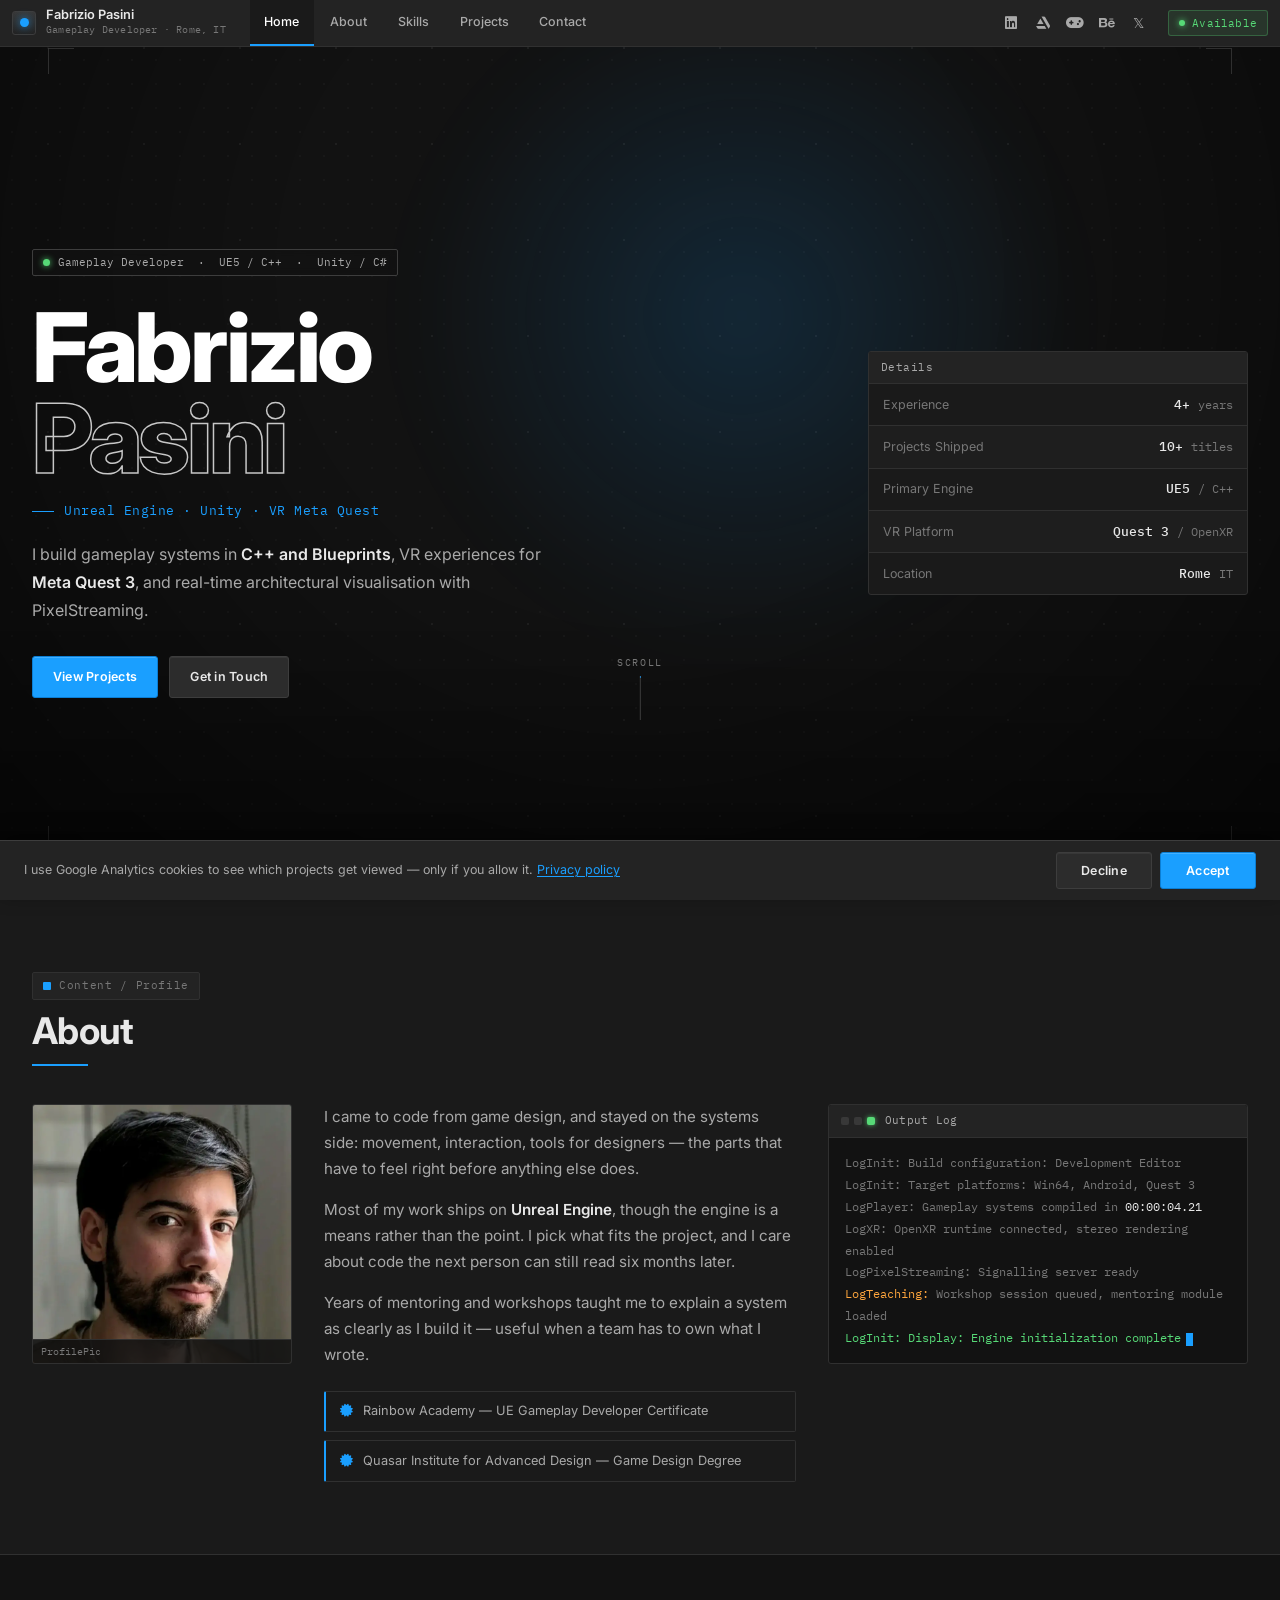
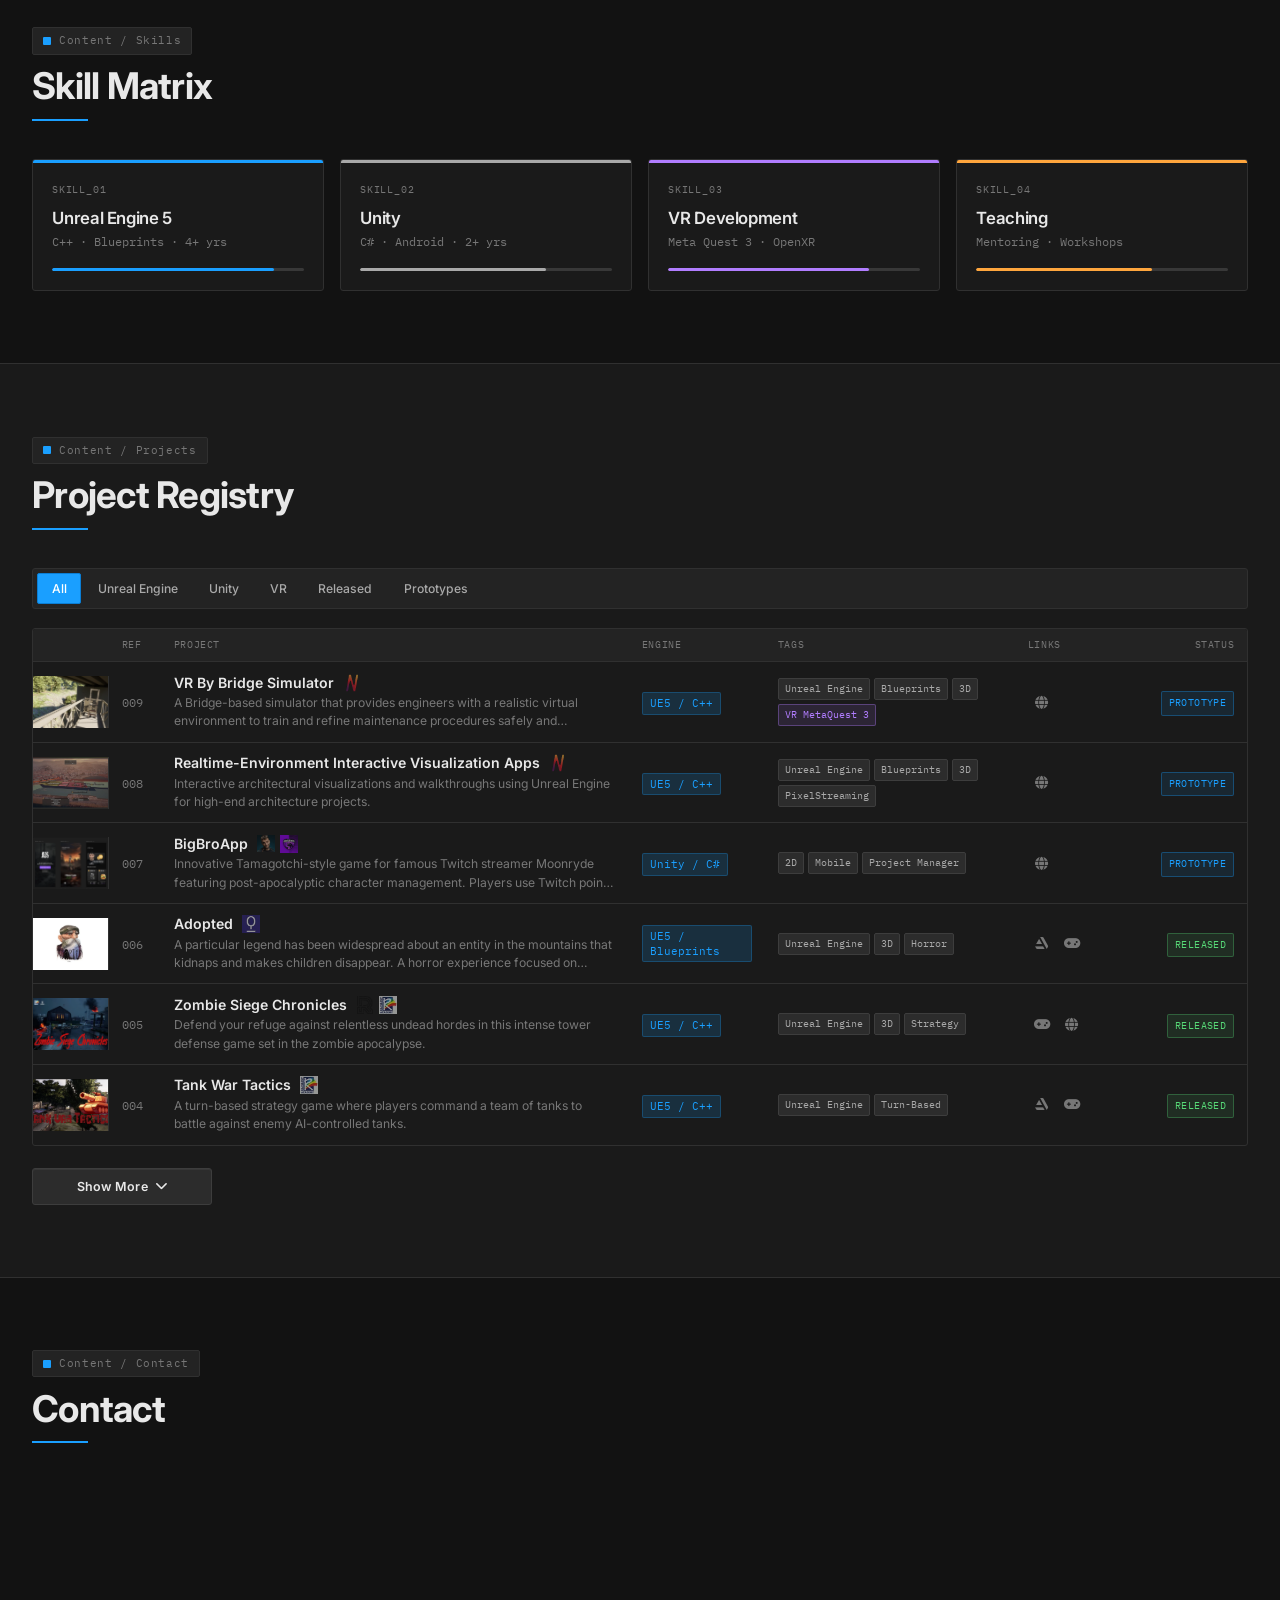
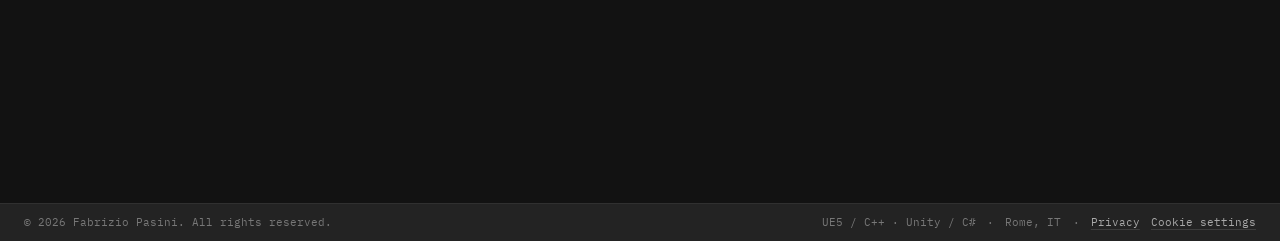
==== index.html @ a11efaa0 "Add 404, privacy policy, favicon set, OG image and consent-gated analytics Complete the launch check" ====
<!DOCTYPE html>
<html lang="en" data-theme="dark">
<head>
    <meta charset="UTF-8">
    <meta name="viewport" content="width=device-width, initial-scale=1.0">

    <!-- ========== PRIMARY SEO ========== -->
    <title>Fabrizio Pasini — Game Developer | Unreal Engine 5 & Unity Specialist | Rome</title>
    <meta name="description" content="Fabrizio Pasini is a Rome-based Game Developer specialised in Unreal Engine 5 (C++ & Blueprints), Unity C#, VR for Meta Quest 3, and ArchViz with PixelStreaming. Available for freelance and full-time opportunities.">
    <meta name="keywords" content="game developer, Unreal Engine 5, UE5, Unity, C++, C#, Blueprints, VR developer, Meta Quest 3, OpenXR, ArchViz, PixelStreaming, game design, portfolio, Fabrizio Pasini, Rome, Italy, Android developer, gameplay programmer">
    <meta name="author" content="Fabrizio Pasini">
    <meta name="robots" content="index, follow, max-snippet:-1, max-image-preview:large, max-video-preview:-1">
    <link rel="canonical" href="https://mrfabry.github.io/">

    <!-- ========== OPEN GRAPH (Facebook / LinkedIn) ========== -->
    <meta property="og:type"        content="website">
    <meta property="og:url"         content="https://mrfabry.github.io/">
    <meta property="og:title"       content="Fabrizio Pasini — Game Developer | UE5 & Unity Specialist">
    <meta property="og:description" content="Rome-based Gameplay Developer specialised in Unreal Engine 5 C++, Unity C#, VR for Meta Quest 3 and architectural visualisation. Open to new projects.">
    <meta property="og:image"       content="https://mrfabry.github.io/Images/og-image.jpg">
    <meta property="og:image:type"   content="image/jpeg">
    <meta property="og:image:width"  content="1200">
    <meta property="og:image:height" content="630">
    <meta property="og:image:alt"    content="Fabrizio Pasini — Gameplay Developer: Unreal Engine, Unity and VR for Meta Quest">
    <meta property="og:locale"      content="en_US">
    <meta property="og:site_name"   content="Fabrizio Pasini Portfolio">

    <!-- ========== TWITTER CARD ========== -->
    <meta name="twitter:card"        content="summary_large_image">
    <meta name="twitter:site"        content="@MrFabryIT">
    <meta name="twitter:creator"     content="@MrFabryIT">
    <meta name="twitter:title"       content="Fabrizio Pasini — Game Developer | UE5 & Unity Specialist">
    <meta name="twitter:description" content="Rome-based Gameplay Developer specialised in Unreal Engine 5 C++, Unity C#, VR for Meta Quest 3 and architectural visualisation.">
    <meta name="twitter:image"       content="https://mrfabry.github.io/Images/og-image.jpg">
    <meta name="twitter:image:alt"   content="Fabrizio Pasini — Gameplay Developer: Unreal Engine, Unity and VR for Meta Quest">

    <!-- ========== THEME / PWA ========== -->
    <meta name="theme-color" content="#121212">
    <meta name="color-scheme" content="dark">

    <!-- ========== STRUCTURED DATA (JSON-LD) ========== -->
    <script type="application/ld+json">
    {
        "@context": "https://schema.org",
        "@type": "ProfilePage",
        "name": "Fabrizio Pasini — Game Developer Portfolio",
        "url": "https://mrfabry.github.io/",
        "image": "https://mrfabry.github.io/Images/ProfilePic.webp",
        "dateModified": "2026-11-08",
        "description": "Professional portfolio of Fabrizio Pasini, a Game Developer specialised in Unreal Engine 5, Unity C#, VR for Meta Quest 3 and ArchViz with PixelStreaming.",
        "publisher": { "@type": "Person", "name": "Fabrizio Pasini" },
        "mainEntity": {
            "@type": "Person",
            "@id": "https://mrfabry.github.io/#person",
            "name": "Fabrizio Pasini",
            "alternateName": "MrFabry",
            "jobTitle": "Game Developer",
            "description": "Rome-based Gameplay Developer specialised in Unreal Engine 5 (C++ & Blueprints), Unity C#, VR for Meta Quest 3, ArchViz and PixelStreaming.",
            "url": "https://mrfabry.github.io/",
            "image": "https://mrfabry.github.io/Images/ProfilePic.webp",
            "email": "[email removed]",
            "address": {
                "@type": "PostalAddress",
                "addressLocality": "Rome",
                "addressRegion": "Lazio",
                "addressCountry": "IT"
            },
            "worksFor": { "@type": "Organization", "name": "Freelance" },
            "alumniOf": [
                { "@type": "EducationalOrganization", "name": "Quasar Institute for Advanced Design", "url": "https://quasarinstitute.it/" },
                { "@type": "EducationalOrganization", "name": "Rainbow Academy", "url": "https://www.rainbowacademy.it/" }
            ],
            "knowsAbout": [
                "Unreal Engine 5", "C++", "Blueprints", "Unity", "C#",
                "Game Design", "Game Development", "VR Development",
                "Meta Quest 3", "OpenXR", "Android Development",
                "ArchViz", "PixelStreaming", "Cesium", "3D Modeling"
            ],
            "hasCredential": [
                {
                    "@type": "EducationalOccupationalCredential",
                    "name": "Gameplay Developer Certificate",
                    "credentialCategory": "certificate",
                    "recognizedBy": { "@type": "Organization", "name": "Rainbow Academy" }
                },
                {
                    "@type": "EducationalOccupationalCredential",
                    "name": "Game Design Degree",
                    "credentialCategory": "degree",
                    "recognizedBy": { "@type": "Organization", "name": "Quasar Institute for Advanced Design" }
                }
            ],
            "sameAs": [
                "https://linkedin.com/in/fabrizio-pasini-042791243",
                "https://mrfabry.artstation.com",
                "https://fabriziop.itch.io",
                "https://www.behance.net/fabriziopasiniGD",
                "https://x.com/MrFabryIT",
                "https://github.com/MrFabry"
            ]
        }
    }
    </script>

    <!-- ========== PRECONNECTS & FONTS ========== -->
    <link rel="preconnect" href="https://fonts.googleapis.com">
    <link rel="preconnect" href="https://fonts.gstatic.com" crossorigin>
    <link href="https://fonts.googleapis.com/css2?family=IBM+Plex+Mono:wght@400;500;600&family=Inter:wght@400;500;600;700;800&display=swap" rel="stylesheet">

    <!-- ========== FAVICON SET & STYLES ========== -->
    <link rel="icon" href="favicon.ico" sizes="48x48">
    <link rel="icon" type="image/png" sizes="32x32" href="favicon-32x32.png">
    <link rel="icon" type="image/png" sizes="16x16" href="favicon-16x16.png">
    <link rel="apple-touch-icon" sizes="180x180" href="apple-touch-icon.png">
    <link rel="manifest" href="site.webmanifest">
    <link rel="stylesheet" href="styles.css?v=8">
    <link rel="stylesheet" href="https://cdnjs.cloudflare.com/ajax/libs/font-awesome/6.5.1/css/all.min.css" crossorigin="anonymous">

    <!-- ========== ANALYTICS (loaded only after cookie consent, see consent.js) ========== -->
    <script src="consent.js?v=1" defer></script>
    <noscript><style>.project-skeleton{display:none}</style></noscript>
</head>
<body>

<!-- Grid paper background -->
<div class="grid-overlay" aria-hidden="true"></div>

<!-- Navigation Bar -->
<nav class="navbar" id="navbar">
    <div class="nav-container">
        <button class="nav-toggle" id="navToggle" aria-label="Toggle navigation">
            <span></span><span></span><span></span>
        </button>
        <div class="nav-brand">
            <div class="nav-diamond"><div class="nav-diamond-inner"></div></div>
            <div class="nav-brand-text">
                <span class="nav-brand-name">Fabrizio Pasini</span>
                <span class="nav-brand-rev">Gameplay Developer · Rome, IT</span>
            </div>
            <!-- mobile only: FP initials -->
            <span class="nav-brand-mobile">FP</span>
        </div>
        <ul class="nav-menu" id="navMenu">
            <li><a href="#hero"     class="nav-link active">Home</a></li>
            <li><a href="#about"    class="nav-link">About</a></li>
            <li><a href="#skills"   class="nav-link">Skills</a></li>
            <li><a href="#projects" class="nav-link">Projects</a></li>
            <li><a href="#contact"  class="nav-link">Contact</a></li>
        </ul>
        <div class="nav-actions">
            <div class="social-icons-nav">
                <a href="https://linkedin.com/in/fabrizio-pasini-042791243" target="_blank" rel="noopener" aria-label="LinkedIn"><i class="fab fa-linkedin"></i></a>
                <a href="https://mrfabry.artstation.com"                    target="_blank" rel="noopener" aria-label="ArtStation"><i class="fab fa-artstation"></i></a>
                <a href="https://fabriziop.itch.io"                         target="_blank" rel="noopener" aria-label="Itch.io"><i class="fas fa-gamepad"></i></a>
                <a href="https://www.behance.net/fabriziopasiniGD"          target="_blank" rel="noopener" aria-label="Behance"><i class="fab fa-behance"></i></a>
                <a href="https://x.com/MrFabryIT"                           target="_blank" rel="noopener" aria-label="X">𝕏</a>
            </div>
            <div class="nav-status-pill">
                <div class="status-dot"></div>
                Available
            </div>
        </div>
    </div>
</nav>

<!-- Hero Section -->
<main>
<section class="hero" id="hero" aria-label="Introduction">
    <div class="hero-background">
        <div class="glow-effect"></div>
        <!-- Blueprint annotation layer -->
        <div class="bp-annotations" aria-hidden="true">
            <div class="bp-corner bp-tl"></div>
            <div class="bp-corner bp-tr"></div>
            <div class="bp-corner bp-bl"></div>
            <div class="bp-corner bp-br"></div>
        </div>
    </div>
    <div class="hero-content">
        <div>
            <div class="hero-sheet-ref">Gameplay Developer &nbsp;·&nbsp; UE5 / C++ &nbsp;·&nbsp; Unity / C#</div>
            <h1 class="hero-title">
                Fabrizio<br>
                <span class="line2">Pasini</span>
            </h1>
            <p class="hero-subtitle">Unreal Engine · Unity · VR Meta Quest</p>
            <p class="hero-description">
                I build gameplay systems in <span class="hl">C++ and Blueprints</span>,
                VR experiences for <span class="hl">Meta Quest 3</span>, and real-time
                architectural visualisation with PixelStreaming.
            </p>
            <div class="hero-cta">
                <a href="#projects" class="btn btn-primary">View Projects</a>
                <a href="#contact"  class="btn btn-secondary">Get in Touch</a>
            </div>
        </div>
        <div class="hero-specs">
            <div class="spec-row">
                <span class="spec-key">Experience</span>
                <span class="spec-val">4+ <span class="unit">years</span></span>
            </div>
            <div class="spec-row">
                <span class="spec-key">Projects Shipped</span>
                <span class="spec-val">10+ <span class="unit">titles</span></span>
            </div>
            <div class="spec-row">
                <span class="spec-key">Primary Engine</span>
                <span class="spec-val">UE5 <span class="unit">/ C++</span></span>
            </div>
            <div class="spec-row">
                <span class="spec-key">VR Platform</span>
                <span class="spec-val">Quest 3 <span class="unit">/ OpenXR</span></span>
            </div>
            <div class="spec-row">
                <span class="spec-key">Location</span>
                <span class="spec-val">Rome <span class="unit">IT</span></span>
            </div>
        </div>
        <!-- Scroll indicator — inside content so it flows below specs on mobile -->
        <div class="scroll-indicator" aria-hidden="true">
            <span class="scroll-label">SCROLL</span>
            <div class="scroll-track"><div class="scroll-pip"></div></div>
        </div>
    </div>
</section>

<!-- About Section -->
<section class="section about-section alt-bg" id="about" aria-label="About Fabrizio Pasini">
    <div class="container">
        <div class="section-header">
            <div class="section-ref">Content / Profile</div>
            <h2 class="section-title">About</h2>
        </div>
        <div class="about-content">
            <div class="about-image">
                <div class="image-frame">
                    <img src="Images/ProfilePic.webp" alt="Fabrizio Pasini - Game Developer" loading="lazy">
                </div>
            </div>
            <div class="about-text">
                <p>I came to code from game design, and stayed on the systems side: movement, interaction, tools for designers — the parts that have to feel right before anything else does.</p>
                <p>Most of my work ships on <strong>Unreal Engine</strong>, though the engine is a means rather than the point. I pick what fits the project, and I care about code the next person can still read six months later.</p>
                <p>Years of mentoring and workshops taught me to explain a system as clearly as I build it — useful when a team has to own what I wrote.</p>
                <div class="about-highlights">
                    <div class="highlight-item">
                        <span>Rainbow Academy — UE Gameplay Developer Certificate</span>
                    </div>
                    <div class="highlight-item">
                        <span>Quasar Institute for Advanced Design — Game Design Degree</span>
                    </div>
                </div>
            </div>
            <div class="terminal-block">
                <div class="term-titlebar">
                    <div class="term-dots">
                        <div class="term-dot"></div>
                        <div class="term-dot"></div>
                        <div class="term-dot" style="background:#57d977;box-shadow:0 0 5px rgba(87,217,119,.8)"></div>
                    </div>
                    Output Log
                </div>
                <div class="term-body">
                    <div><span class="t-dim">LogInit:</span> <span class="t-out">Build configuration: Development Editor</span></div>
                    <div><span class="t-dim">LogInit:</span> <span class="t-out">Target platforms: Win64, Android, Quest 3</span></div>
                    <div><span class="t-dim">LogPlayer:</span> <span class="t-out">Gameplay systems compiled in</span> <span class="t-hi">00:00:04.21</span></div>
                    <div><span class="t-dim">LogXR:</span> <span class="t-out">OpenXR runtime connected, stereo rendering enabled</span></div>
                    <div><span class="t-dim">LogPixelStreaming:</span> <span class="t-out">Signalling server ready</span></div>
                    <div><span class="t-warn">LogTeaching:</span> <span class="t-out">Workshop session queued, mentoring module loaded</span></div>
                    <div><span class="t-ok">LogInit: Display: Engine initialization complete</span><span class="t-cursor"></span></div>
                </div>
            </div>
        </div>
    </div>
</section>

<!-- Skills Section -->
<section class="section skills-section" id="skills" aria-label="Technical Skills">
    <div class="container">
        <div class="section-header">
            <div class="section-ref">Content / Skills</div>
            <h2 class="section-title">Skill Matrix</h2>
        </div>
        <div class="skills-grid">
            <div class="skill-card unreal">
                <div class="skill-num-label">Skill_01</div>
                <h3>Unreal Engine 5</h3>
                <p>C++ · Blueprints · 4+ yrs</p>
                <div class="skill-bar-wrap"><div class="skill-bar-fill"></div></div>
            </div>
            <div class="skill-card unity">
                <div class="skill-num-label">Skill_02</div>
                <h3>Unity</h3>
                <p>C# · Android · 2+ yrs</p>
                <div class="skill-bar-wrap"><div class="skill-bar-fill"></div></div>
            </div>
            <div class="skill-card vr">
                <div class="skill-num-label">Skill_03</div>
                <h3>VR Development</h3>
                <p>Meta Quest 3 · OpenXR</p>
                <div class="skill-bar-wrap"><div class="skill-bar-fill vr"></div></div>
            </div>
            <div class="skill-card teaching">
                <div class="skill-num-label">Skill_04</div>
                <h3>Teaching</h3>
                <p>Mentoring · Workshops</p>
                <div class="skill-bar-wrap"><div class="skill-bar-fill"></div></div>
            </div>
        </div>
    </div>
</section>

<!-- Projects Section -->
<section class="section projects-section alt-bg" id="projects" aria-label="Projects">
    <div class="container">
        <div class="section-header">
            <div class="section-ref">Content / Projects</div>
            <h2 class="section-title">Project Registry</h2>
        </div>
        <!-- Filter Bar -->
        <div class="filter-bar">
            <button class="filter-btn active" data-filter="all">All</button>
            <button class="filter-btn" data-filter="Unreal Engine">Unreal Engine</button>
            <button class="filter-btn" data-filter="Unity">Unity</button>
            <button class="filter-btn" data-filter="VR">VR</button>
            <button class="filter-btn" data-filter="Released Games">Released</button>
            <button class="filter-btn" data-filter="Prototypes">Prototypes</button>
        </div>
        <!-- Projects Table -->
        <div class="projects-grid" id="projectsGrid" aria-busy="true">
            <p class="sr-only" role="status">Loading projects…</p>
            <div class="projects-table-header">
                <span></span>
                <span style="width:44px">Ref</span>
                <span>Project</span>
                <span>Engine</span>
                <span>Tags</span>
                <span>Links</span>
                <span style="text-align:right">Status</span>
            </div>
            <div class="project-skeleton" aria-hidden="true">
                <div class="project-image"></div>
                <div class="project-idx-cell"><span class="sk sk-idx"></span></div>
                <div class="project-content"><span class="sk sk-title"></span><span class="sk sk-text"></span></div>
                <div class="project-engine-cell"><span class="sk sk-pill"></span></div>
                <div class="project-tags-cell"><span class="sk sk-tags"></span></div>
                <div class="project-links-cell"><span class="sk sk-icon"></span></div>
                <div class="project-status-cell"><span class="sk sk-pill"></span></div>
            </div>
            <div class="project-skeleton" aria-hidden="true">
                <div class="project-image"></div>
                <div class="project-idx-cell"><span class="sk sk-idx"></span></div>
                <div class="project-content"><span class="sk sk-title"></span><span class="sk sk-text"></span></div>
                <div class="project-engine-cell"><span class="sk sk-pill"></span></div>
                <div class="project-tags-cell"><span class="sk sk-tags"></span></div>
                <div class="project-links-cell"><span class="sk sk-icon"></span></div>
                <div class="project-status-cell"><span class="sk sk-pill"></span></div>
            </div>
            <div class="project-skeleton" aria-hidden="true">
                <div class="project-image"></div>
                <div class="project-idx-cell"><span class="sk sk-idx"></span></div>
                <div class="project-content"><span class="sk sk-title"></span><span class="sk sk-text"></span></div>
                <div class="project-engine-cell"><span class="sk sk-pill"></span></div>
                <div class="project-tags-cell"><span class="sk sk-tags"></span></div>
                <div class="project-links-cell"><span class="sk sk-icon"></span></div>
                <div class="project-status-cell"><span class="sk sk-pill"></span></div>
            </div>
            <div class="project-skeleton" aria-hidden="true">
                <div class="project-image"></div>
                <div class="project-idx-cell"><span class="sk sk-idx"></span></div>
                <div class="project-content"><span class="sk sk-title"></span><span class="sk sk-text"></span></div>
                <div class="project-engine-cell"><span class="sk sk-pill"></span></div>
                <div class="project-tags-cell"><span class="sk sk-tags"></span></div>
                <div class="project-links-cell"><span class="sk sk-icon"></span></div>
                <div class="project-status-cell"><span class="sk sk-pill"></span></div>
            </div>
        </div>
        <noscript>
            <p class="empty-state">The project list needs JavaScript. You can also browse my games on <a href="https://fabriziop.itch.io" style="color:var(--blue)">itch.io</a>.</p>
        </noscript>
        <!-- Load More -->
        <div class="load-more-container" id="loadMoreContainer" style="display:none;">
            <button id="loadMoreBtn" class="btn btn-secondary">
                Show More <i class="fas fa-chevron-down"></i>
            </button>
        </div>
        <!-- Empty State -->
        <div class="empty-state" id="emptyState" style="display:none;">
            <i class="fas fa-folder-open"></i>
            <p>No projects found with the selected filters.</p>
        </div>
    </div>
</section>

<!-- Contact Section -->
<section class="section contact-section" id="contact" aria-label="Contact">
    <div class="container">
        <div class="section-header">
            <div class="section-ref">Content / Contact</div>
            <h2 class="section-title">Contact</h2>
        </div>
        <div class="contact-content">
            <div class="contact-inner">
                <div class="contact-info">
                    <h3>Let's Work Together</h3>
                    <p>Freelance, contract or joining a team — write me and tell me what you are building. I usually reply within a day.</p>
                    <address class="contact-details">
                        <div class="contact-item">
                            <i class="fas fa-envelope" aria-hidden="true"></i>
                            <a href="mailto:[email removed]" rel="noopener">[email removed]</a>
                        </div>
                        <div class="contact-item">
                            <i class="fas fa-map-marker-alt" aria-hidden="true"></i>
                            <span>Rome, Lazio, IT</span>
                        </div>
                        <div class="contact-item">
                            <i class="fas fa-circle" style="color:var(--green);font-size:.5rem" aria-hidden="true"></i>
                            <span style="color:var(--green)">Available for new projects</span>
                        </div>
                    </address>
                </div>
                <div class="social-links">
                    <a href="https://linkedin.com/in/fabrizio-pasini-042791243" target="_blank" rel="noopener" class="social-btn linkedin">
                        <i class="fab fa-linkedin"></i> LinkedIn
                    </a>
                    <a href="https://mrfabry.artstation.com" target="_blank" rel="noopener" class="social-btn artstation">
                        <i class="fab fa-artstation"></i> ArtStation
                    </a>
                    <a href="https://fabriziop.itch.io" target="_blank" rel="noopener" class="social-btn itch">
                        <i class="fas fa-gamepad"></i> Itch.io
                    </a>
                    <a href="https://www.behance.net/fabriziopasiniGD" target="_blank" rel="noopener" class="social-btn behance">
                        <i class="fab fa-behance"></i> Behance
                    </a>
                    <a href="https://x.com/MrFabryIT" target="_blank" rel="noopener" class="social-btn x">
                        𝕏 X / Twitter
                    </a>
                    <a href="https://github.com/MrFabry" target="_blank" rel="noopener" class="social-btn github">
                        <i class="fab fa-github"></i> GitHub
                    </a>
                </div>
            </div>
        </div>
    </div>
</section>
</main>

<!-- Footer -->
<footer class="footer">
    <div class="container" style="display:flex;align-items:center;justify-content:space-between;width:100%;max-width:none;padding:0">
        <p id="copyright-year">© 2026 <span>Fabrizio Pasini</span>. All rights reserved.</p>
        <div class="footer-right">
            <span>UE5 / C++ · Unity / C#</span>
            <span style="color:var(--ink3)">·</span>
            <span>Rome, IT</span>
            <span style="color:var(--ink3)">·</span>
            <a href="privacy.html">Privacy</a>
            <button type="button" class="footer-link" data-cookie-settings>Cookie settings</button>
        </div>
    </div>
</footer>

<script src="script.js?v=8"></script>
</body>
</html>
---- styles.css ----
/* ========================================
   Fabrizio Pasini — UE5 Editor Theme
   Palette e componenti ispirati all'interfaccia di Unreal Engine 5:
   grigi neutri, pannelli con bordo 1px, accento blu selezione.
   ======================================== */

:root {
  /* superfici */
  --bg:        #121212;   /* sfondo finestra */
  --bg2:       #1a1a1a;   /* pannello */
  --bg3:       #232323;   /* intestazione pannello / toolbar */
  --bg4:       #2c2c2c;   /* hover, input */
  --bg5:       #383838;   /* raised */

  /* linee */
  --rule:      #303030;
  --rule2:     #3d3d3d;

  /* testo */
  --ink:       #e8e8e8;
  --ink2:      #a9a9a9;
  --ink3:      #777777;

  /* accenti (colori UI/nodi di Unreal) */
  --blue:      #1a9fff;   /* selezione */
  --blue-700:  #0b7ed4;
  --blue-dim:  rgba(26,159,255,.16);
  --blue-faint:rgba(26,159,255,.07);
  --green:     #57d977;   /* ok / disponibile */
  --amber:     #ffa63d;   /* modificato / WIP */
  --purple:    #b17dff;   /* VR / nodi */
  --red:       #ff5a5a;

  --mono:      'IBM Plex Mono', ui-monospace, monospace;
  --sans:      'Inter', system-ui, -apple-system, 'Segoe UI', sans-serif;
  --display:   'Inter', system-ui, sans-serif;

  --tf:        .12s ease;
  --tb:        .22s cubic-bezier(.4,0,.2,1);
  --z-nav:     1020;
  --z-modal:   1050;

  --nav-h:     46px;
}

/* ========== RESET ========== */
*,*::before,*::after{box-sizing:border-box;margin:0;padding:0}
html{scroll-behavior:smooth;font-size:16px;scrollbar-width:thin;scrollbar-color:#3f3f3f var(--bg)}
body{
  font-family:var(--sans);background:var(--bg);color:var(--ink);
  line-height:1.6;overflow-x:hidden;-webkit-font-smoothing:antialiased;
}
img{max-width:100%;height:auto;display:block}
a{color:inherit;text-decoration:none;transition:color var(--tf)}
button{font-family:inherit;cursor:pointer;border:none;background:none;color:inherit}
ul,ol{list-style:none}
::selection{background:var(--blue);color:#fff}
::-webkit-scrollbar{width:10px;height:10px}
::-webkit-scrollbar-track{background:var(--bg)}
::-webkit-scrollbar-thumb{background:#3f3f3f;border:2px solid var(--bg)}
::-webkit-scrollbar-thumb:hover{background:#565656}
:focus-visible{outline:1px solid var(--blue);outline-offset:2px}

/* ========== SFONDO: griglia a punti tipo Blueprint graph ========== */
.grid-overlay{
  position:fixed;inset:0;z-index:0;pointer-events:none;
  background-image:
    radial-gradient(circle, rgba(255,255,255,.055) 1px, transparent 1px),
    radial-gradient(circle, rgba(255,255,255,.028) 1px, transparent 1px);
  background-size:96px 96px, 24px 24px;
  background-position:0 0, 0 0;
}
.grid-overlay::after{
  content:'';position:absolute;inset:0;
  background:radial-gradient(ellipse at 50% 30%, transparent 40%, rgba(0,0,0,.55) 100%);
}

/* ========== TIPOGRAFIA ========== */
h1,h2,h3,h4,h5,h6{font-family:var(--display);color:var(--ink);line-height:1.1;font-weight:700;letter-spacing:-.02em}
h1{font-size:clamp(2.6rem,7vw,5rem)}
h2{font-size:clamp(1.5rem,3.4vw,2.2rem)}
h3{font-size:clamp(1rem,2.2vw,1.25rem)}
p{color:var(--ink2);margin-bottom:.9rem;font-size:.94rem;line-height:1.72}
strong{color:var(--ink);font-weight:600}

/* ========== LAYOUT ========== */
.container{max-width:1400px;margin:0 auto;padding:0 2rem}
.section{padding:4.5rem 0;position:relative;z-index:1}
.section+.section{border-top:1px solid var(--rule)}
.alt-bg{background:var(--bg2)}

.section-header{margin-bottom:2.4rem}
/* breadcrumb tipo Content Browser */
.section-ref{
  font-family:var(--mono);font-size:.68rem;letter-spacing:.06em;
  color:var(--ink3);margin-bottom:.7rem;
  display:inline-flex;align-items:center;gap:8px;
  background:var(--bg3);border:1px solid var(--rule);
  padding:4px 10px;border-radius:2px;
}
.section-ref::before{content:'';width:8px;height:8px;background:var(--blue);border-radius:1px;flex-shrink:0}
.section-header .section-ref::after{content:none}
.section-title{
  font-family:var(--display);font-size:clamp(1.6rem,3.6vw,2.3rem);
  font-weight:700;letter-spacing:-.02em;color:var(--ink);
  position:relative;padding-bottom:.9rem;margin-bottom:0;
}
.section-title::after{content:'';position:absolute;bottom:0;left:0;width:56px;height:2px;background:var(--blue)}
.section-line{display:none}

/* ========== BOTTONI ========== */
.btn{
  font-family:var(--sans);font-size:.78rem;font-weight:600;letter-spacing:.02em;
  padding:.62rem 1.25rem;border-radius:3px;cursor:pointer;
  transition:background var(--tf),border-color var(--tf),color var(--tf),box-shadow var(--tf);
  display:inline-flex;align-items:center;justify-content:center;gap:7px;white-space:nowrap;
  border:1px solid transparent;
}
.btn-primary{background:var(--blue);color:#fff;border-color:var(--blue-700);box-shadow:inset 0 1px 0 rgba(255,255,255,.18)}
.btn-primary:hover{background:#38adff;border-color:var(--blue)}
.btn-primary:active{background:var(--blue-700)}
.btn-secondary{background:var(--bg4);color:var(--ink);border-color:var(--rule2);box-shadow:inset 0 1px 0 rgba(255,255,255,.05)}
.btn-secondary:hover{background:var(--bg5);border-color:#4a4a4a}

/* ========== TOOLBAR / NAVBAR ========== */
.navbar{
  position:fixed;top:0;left:0;right:0;z-index:var(--z-nav);
  background:var(--bg3);border-bottom:1px solid var(--rule);
}
.navbar.scrolled{box-shadow:0 2px 12px rgba(0,0,0,.45)}
.nav-container{max-width:none;margin:0;padding:0 .75rem;height:var(--nav-h);display:flex;align-items:center}
.nav-brand{display:flex;align-items:center;gap:10px;flex-shrink:0;padding-right:1rem}
/* "logo" a cubo, richiamo alla U di Unreal */
.nav-diamond{
  width:24px;height:24px;border:1px solid var(--rule2);border-radius:3px;
  background:linear-gradient(180deg,var(--bg5),var(--bg3));
  display:flex;align-items:center;justify-content:center;flex-shrink:0;
}
.nav-diamond-inner{width:9px;height:9px;border-radius:50%;background:var(--blue);box-shadow:0 0 8px rgba(26,159,255,.7)}
.nav-brand-mobile{display:none}
.nav-brand-text{display:flex;flex-direction:column}
.nav-brand-name{font-size:.8rem;font-weight:600;color:var(--ink);letter-spacing:0;line-height:1.15}
.nav-brand-rev{font-family:var(--mono);font-size:.62rem;color:var(--ink3);letter-spacing:.02em}

/* voci di menu come tab dell'editor */
.nav-menu{display:flex;gap:2px;align-items:center;margin-left:.5rem;height:100%}
.nav-link{
  font-size:.78rem;font-weight:500;color:var(--ink2);
  display:flex;align-items:center;height:var(--nav-h);padding:0 .9rem;
  border-bottom:2px solid transparent;transition:color var(--tf),background var(--tf),border-color var(--tf);
}
.nav-link::before{content:none}
.nav-link::after{display:none}
.nav-link:hover{color:var(--ink);background:var(--bg4)}
.nav-link.active{color:#fff;background:var(--bg2);border-bottom-color:var(--blue)}

.nav-actions{margin-left:auto;display:flex;align-items:center;gap:.9rem}
.nav-status-pill{
  display:flex;align-items:center;gap:7px;font-family:var(--mono);font-size:.66rem;
  color:var(--green);background:rgba(87,217,119,.1);border:1px solid rgba(87,217,119,.28);
  padding:4px 10px;border-radius:3px;letter-spacing:.02em;
}
.status-dot{width:6px;height:6px;border-radius:50%;background:var(--green);box-shadow:0 0 6px var(--green);animation:pip 2.4s ease-in-out infinite}
@keyframes pip{0%,100%{opacity:1}50%{opacity:.3}}
.theme-toggle{display:none}
.social-icons-nav{display:flex;gap:2px}
.social-icons-nav a{
  width:30px;height:30px;display:flex;align-items:center;justify-content:center;
  color:var(--ink2);border:1px solid transparent;border-radius:3px;
  transition:all var(--tf);font-size:.88rem;
}
.social-icons-nav a:hover{color:#fff;background:var(--bg4);border-color:var(--rule2)}

.nav-toggle{display:none;flex-direction:column;justify-content:center;gap:4px;width:34px;height:34px;border-radius:3px}
.nav-toggle span{display:block;width:17px;height:1.5px;background:var(--ink2);margin:0 auto;transition:all var(--tb)}
.nav-toggle.active span:nth-child(1){transform:translateY(5.5px) rotate(45deg)}
.nav-toggle.active span:nth-child(2){opacity:0}
.nav-toggle.active span:nth-child(3){transform:translateY(-5.5px) rotate(-45deg)}

/* ========== HERO = VIEWPORT ========== */
.hero{
  position:relative;min-height:100svh;display:flex;align-items:center;
  padding-top:var(--nav-h);overflow:hidden;
}
.hero-background{position:absolute;inset:0;z-index:0}
.glow-effect{
  position:absolute;top:18%;left:58%;width:60vw;height:60vw;max-width:900px;max-height:900px;
  transform:translate(-50%,-30%);
  background:radial-gradient(circle, rgba(26,159,255,.16) 0%, transparent 62%);
  filter:blur(30px);pointer-events:none;
}
.hero::after{
  content:'';position:absolute;inset:0;pointer-events:none;
  background:linear-gradient(180deg, transparent 70%, rgba(0,0,0,.45) 100%);
}
/* angoli mirino tipo viewport */
.bp-annotations{position:absolute;inset:clamp(1rem,4vw,3rem);pointer-events:none}
.bp-corner{position:absolute;width:26px;height:26px;border:1px solid rgba(255,255,255,.14)}
.bp-tl{top:0;left:0;border-right:none;border-bottom:none}
.bp-tr{top:0;right:0;border-left:none;border-bottom:none}
.bp-bl{bottom:0;left:0;border-right:none;border-top:none}
.bp-br{bottom:0;right:0;border-left:none;border-top:none}

.hero-content{
  position:relative;z-index:1;max-width:1400px;margin:0 auto;width:100%;
  padding:3rem 2rem;display:grid;grid-template-columns:1fr minmax(300px,380px);
  gap:3.5rem;align-items:center;
}
/* etichetta viewport in alto a sinistra */
.hero-sheet-ref{
  display:inline-flex;align-items:center;gap:8px;
  font-family:var(--mono);font-size:.66rem;color:var(--ink2);
  background:rgba(18,18,18,.72);border:1px solid var(--rule2);
  padding:4px 10px;border-radius:2px;margin-bottom:1.6rem;
  backdrop-filter:blur(4px);
}
.hero-sheet-ref::before{content:'';width:7px;height:7px;border-radius:50%;background:var(--green);box-shadow:0 0 6px var(--green)}
.hero-sheet-ref::after{content:none}

.hero-title{
  font-family:var(--display);font-weight:800;letter-spacing:-.035em;
  font-size:clamp(3rem,8vw,6rem);line-height:.95;margin-bottom:1rem;color:#fff;
}
.hero-title .line2{
  color:transparent;-webkit-text-stroke:1.5px rgba(232,232,232,.85);
  paint-order:stroke fill;
}
.hero-subtitle{
  font-family:var(--mono);font-size:.82rem;color:var(--blue);
  letter-spacing:.04em;margin-bottom:1.1rem;display:flex;align-items:center;gap:10px;
}
.hero-subtitle::before{content:'';width:22px;height:1px;background:var(--blue)}
.hero-description{font-size:1rem;color:var(--ink2);max-width:52ch;margin-bottom:2rem;line-height:1.75}
.hero-description .hl{color:var(--ink);font-weight:600}
.hero-cta{display:flex;gap:.7rem;flex-wrap:wrap}

/* ========== DETAILS PANEL (hero specs) ========== */
.hero-specs{
  background:var(--bg2);border:1px solid var(--rule);border-radius:3px;
  overflow:hidden;align-self:center;
}
.hero-specs::before{
  content:'Details';display:block;
  font-family:var(--mono);font-size:.68rem;letter-spacing:.04em;color:var(--ink2);
  background:var(--bg3);border-bottom:1px solid var(--rule);padding:7px 12px;
}
.spec-row{
  display:flex;align-items:center;justify-content:space-between;gap:1rem;
  padding:.62rem .9rem;border-bottom:1px solid var(--rule);
  transition:background var(--tf);position:relative;
}
.spec-row:nth-child(even){background:rgba(255,255,255,.018)}
.spec-row::before{content:none}
.spec-row:hover{background:var(--blue-faint)}
.spec-row:hover::before{content:none}
.spec-row:last-child{border-bottom:none}
.spec-key{font-size:.78rem;color:var(--ink3)}
.spec-val{font-family:var(--mono);font-size:.84rem;color:var(--ink);font-weight:500}
.spec-val .unit{color:var(--ink3);font-size:.72rem;font-weight:400}

/* ========== SCROLL INDICATOR ========== */
.scroll-indicator{
  position:absolute;bottom:1.6rem;left:50%;transform:translateX(-50%);
  display:flex;flex-direction:column;align-items:center;gap:6px;
  z-index:2;pointer-events:none;grid-column:1/-1;
  animation:fadeInUp 1s ease 1.2s both;
}
@keyframes fadeInUp{from{opacity:0;transform:translateX(-50%) translateY(10px)}to{opacity:1;transform:translateX(-50%) translateY(0)}}
.scroll-label{font-family:var(--mono);font-size:.6rem;letter-spacing:.18em;color:var(--ink3);text-transform:uppercase}
.scroll-track{width:1px;height:44px;background:var(--rule2);position:relative;overflow:hidden}
.scroll-pip{position:absolute;top:-8px;left:0;width:1px;height:10px;background:var(--blue);animation:scrollPip 2s ease-in-out infinite}
@keyframes scrollPip{0%{top:-10px;opacity:0}20%{opacity:1}80%{opacity:1}100%{top:44px;opacity:0}}

/* ========== ABOUT ========== */
.about-content{
  display:grid;grid-template-columns:260px 1fr 420px;gap:2rem;align-items:start;
}
.about-image{position:relative}
.image-frame{
  border:1px solid var(--rule);border-radius:3px;overflow:hidden;background:var(--bg3);
  position:relative;transition:border-color var(--tb);
}
.image-frame::after{
  content:'ProfilePic';position:absolute;left:0;right:0;bottom:0;
  font-family:var(--mono);font-size:.6rem;color:var(--ink3);
  background:rgba(18,18,18,.88);border-top:1px solid var(--rule);padding:4px 8px;
}
.image-frame img{width:100%;aspect-ratio:1;object-fit:cover;transition:transform var(--tb);filter:saturate(.95)}
.image-frame:hover{border-color:var(--blue)}
.image-frame:hover img{transform:scale(1.03)}
.image-glow{display:none}

.about-text p{font-size:.95rem}
.about-highlights{display:grid;gap:.5rem;margin-top:1.4rem}
.highlight-item{
  display:flex;align-items:center;gap:10px;
  background:var(--bg2);border:1px solid var(--rule);border-left:2px solid var(--blue);
  border-radius:2px;padding:.6rem .85rem;font-size:.8rem;color:var(--ink2);
  transition:background var(--tf),border-color var(--tf),color var(--tf);
}
.highlight-item::before{
  content:'\f0a3';font-family:'Font Awesome 6 Free';font-weight:900;
  color:var(--blue);font-size:.8rem;flex-shrink:0;
}
.highlight-item:hover{background:var(--bg4);color:var(--ink)}
.highlight-item i{color:var(--blue)}

/* ========== OUTPUT LOG (terminal) ========== */
.terminal-block{
  background:var(--bg);border:1px solid var(--rule);border-radius:3px;overflow:hidden;
  position:relative;font-family:var(--mono);
}
.terminal-block::before{content:none}
.term-titlebar{
  display:flex;align-items:center;gap:10px;
  background:var(--bg3);border-bottom:1px solid var(--rule);
  padding:7px 12px;font-size:.68rem;color:var(--ink2);letter-spacing:.02em;
}
.term-dots{display:flex;gap:5px}
.term-dot{width:8px;height:8px;border-radius:2px;background:var(--bg5)}
.term-body{padding:.9rem 1rem;font-size:.74rem;line-height:1.85;color:var(--ink2);max-height:none}
.t-cmd{color:var(--blue)}
.t-dim{color:var(--ink3)}
.t-out{color:var(--ink3)}
.t-hi{color:var(--ink)}
.t-warn{color:var(--amber)}
.t-ok{color:var(--green)}
.t-cursor{display:inline-block;width:7px;height:13px;background:var(--blue);margin-left:5px;vertical-align:middle;animation:blink 1.1s steps(1) infinite}
@keyframes blink{0%,49%{opacity:1}50%,100%{opacity:0}}

/* ========== SKILLS = ASSET TILES ========== */
.skills-grid{display:grid;grid-template-columns:repeat(4,1fr);gap:1rem}
.skill-card{
  position:relative;background:var(--bg2);border:1px solid var(--rule);border-radius:3px;
  padding:1.4rem 1.2rem 1.2rem;overflow:hidden;
  transition:transform var(--tb),border-color var(--tb),background var(--tb);
}
/* barra colorata tipo tipo-asset */
.skill-card::before{content:'';position:absolute;top:0;left:0;right:0;height:3px;background:var(--blue)}
.skill-card.unity::before{background:var(--ink2)}
.skill-card.vr::before{background:var(--purple)}
.skill-card.teaching::before{background:var(--amber)}
.skill-card:hover{transform:translateY(-3px);border-color:var(--rule2);background:var(--bg3)}
.skill-num-label{
  font-family:var(--mono);font-size:.6rem;color:var(--ink3);letter-spacing:.08em;
  margin-bottom:.7rem;text-transform:uppercase;
}
.skill-card h3{font-size:1.05rem;font-weight:600;margin-bottom:.3rem;color:var(--ink)}
.skill-card p{font-family:var(--mono);font-size:.72rem;color:var(--ink3);margin-bottom:1rem}
.skill-icon{display:none}
.skill-bar-wrap{height:3px;background:var(--bg5);border-radius:2px;overflow:hidden}
.skill-bar-fill{height:100%;background:var(--blue);width:88%;border-radius:2px}
.skill-card.unity .skill-bar-fill{width:74%;background:var(--ink2)}
.skill-bar-fill.vr,.skill-card.vr .skill-bar-fill{width:80%;background:var(--purple)}
.skill-card.teaching .skill-bar-fill{width:70%;background:var(--amber)}

/* ========== FILTER BAR = TOOLBAR SEGMENTATA ========== */
.filter-bar{
  display:flex;flex-wrap:wrap;gap:2px;margin-bottom:1.2rem;
  background:var(--bg3);border:1px solid var(--rule);border-radius:3px;padding:4px;
}
.filter-btn{
  font-size:.76rem;font-weight:500;color:var(--ink2);
  padding:.42rem .85rem;border-radius:2px;border:1px solid transparent;
  transition:all var(--tf);
}
.filter-btn:hover{background:var(--bg4);color:var(--ink)}
.filter-btn.active{background:var(--blue);color:#fff;border-color:var(--blue-700)}

/* ========== PROJECTS = CONTENT BROWSER ========== */
.projects-grid{
  border:1px solid var(--rule);border-radius:3px;background:var(--bg2);overflow:hidden;
}
.projects-table-header,
.project-card,
.project-skeleton{
  display:grid;
  grid-template-columns:76px 52px minmax(240px,1fr) 136px minmax(170px,250px) 104px 128px;
  align-items:center;
}
.projects-table-header{
  background:var(--bg3);border-bottom:1px solid var(--rule);
  font-family:var(--mono);font-size:.64rem;letter-spacing:.06em;
  text-transform:uppercase;color:var(--ink3);padding:.5rem 0;
}
.projects-table-header span{padding:0 .8rem}
.project-card{
  border-bottom:1px solid var(--rule);transition:background var(--tf);position:relative;
}
.project-card:last-child{border-bottom:none}
.project-card:hover{background:var(--blue-faint)}
.project-card.hidden{display:none}

.project-image{width:76px;height:52px;overflow:hidden;border-right:1px solid var(--rule);position:relative;background:var(--bg3)}
.project-image img{width:100%;height:100%;object-fit:cover;transition:transform var(--tb)}
.project-card:hover .project-image img{transform:scale(1.08)}
.project-status-mobile{display:none}

.project-idx-cell{padding:0 .8rem;min-width:0}
.project-idx{font-family:var(--mono);font-size:.72rem;color:var(--ink3)}

.project-content{padding:.7rem .8rem;min-width:0}
.project-header{display:flex;align-items:center;gap:.6rem;margin-bottom:.15rem}
.project-title{font-size:.88rem;font-weight:600;color:var(--ink);letter-spacing:0;line-height:1.3}
.project-description{
  font-size:.76rem;color:var(--ink3);margin:0;line-height:1.5;
  display:-webkit-box;-webkit-line-clamp:2;-webkit-box-orient:vertical;overflow:hidden;
}
.client-badge{display:flex;gap:5px;align-items:center;flex-shrink:0}
.client-badge img{width:18px;height:18px;object-fit:contain;opacity:.55;transition:opacity var(--tf)}
.client-badge img:hover{opacity:1}

.project-engine-cell{padding:.35rem .8rem;min-width:0}
.project-engine{
  font-family:var(--mono);font-size:.68rem;line-height:1.35;color:var(--blue);
  background:var(--blue-dim);border:1px solid rgba(26,159,255,.25);
  padding:3px 7px;border-radius:2px;
  display:inline-block;max-width:100%;
  white-space:normal;overflow-wrap:anywhere;
}

.project-tags-cell{padding:.45rem .8rem;min-width:0}
.project-tech{display:flex;flex-wrap:wrap;gap:4px}
.tech-badge{
  font-family:var(--mono);font-size:.62rem;color:var(--ink2);
  background:var(--bg4);border:1px solid var(--rule2);
  padding:2px 6px;border-radius:2px;white-space:nowrap;
}
.tech-badge.vr{color:var(--purple);border-color:rgba(177,125,255,.35);background:rgba(177,125,255,.12)}

.project-links-cell{padding:0 .8rem;min-width:0}
.project-links{display:flex;gap:2px}
.project-link{
  width:28px;height:28px;display:flex;align-items:center;justify-content:center;
  color:var(--ink3);border:1px solid transparent;border-radius:3px;font-size:.82rem;
  transition:all var(--tf);
}
.project-link:hover{color:#fff;background:var(--bg4);border-color:var(--rule2)}

.project-status-cell{padding:0 .8rem;text-align:right;min-width:0}
.project-status{
  font-family:var(--mono);font-size:.64rem;letter-spacing:.04em;text-transform:uppercase;
  color:var(--ink3);border:1px solid var(--rule2);border-radius:2px;padding:3px 7px;
  display:inline-block;white-space:nowrap;
}
.project-status.wip,.project-status.live{color:var(--amber);border-color:rgba(255,166,61,.35);background:rgba(255,166,61,.1)}
.project-status.proto{color:var(--blue);border-color:rgba(26,159,255,.32);background:rgba(26,159,255,.1)}
.project-status.shipped{color:var(--green);border-color:rgba(87,217,119,.3);background:rgba(87,217,119,.1)}

.load-more-container{display:flex;justify-content:center;margin-top:1.4rem}
.load-more-container .btn{min-width:180px}

.empty-state{text-align:center;padding:3rem 1rem;color:var(--ink3)}
.empty-state i{font-size:1.8rem;margin-bottom:.8rem;display:block;color:var(--rule2)}

/* loading skeleton: placeholder rows shown until projects.json is rendered */
.project-skeleton{border-bottom:1px solid var(--rule);min-height:64px}
.project-skeleton:last-child{border-bottom:none}
.project-skeleton .project-image{align-self:stretch;height:auto;min-height:52px}
.sk,.project-skeleton .project-image{
  background:linear-gradient(90deg,var(--bg4) 25%,var(--bg5) 50%,var(--bg4) 75%);
  background-size:200% 100%;animation:skShimmer 1.3s ease-in-out infinite;
}
.sk{display:block;height:10px;border-radius:2px}
.sk-idx{width:26px}
.sk-title{width:46%;height:12px;margin-bottom:8px}
.sk-text{width:82%}
.sk-pill{width:64px;height:18px}
.sk-tags{width:150px;height:16px}
.sk-icon{width:22px;height:22px}
.project-status-cell .sk{margin-left:auto}
@keyframes skShimmer{from{background-position:150% 0}to{background-position:-50% 0}}

.sr-only{position:absolute;width:1px;height:1px;padding:0;margin:-1px;overflow:hidden;clip:rect(0,0,0,0);white-space:nowrap;border:0}

/* ========== CONTACT ========== */
.contact-inner{display:grid;grid-template-columns:1fr 1fr;gap:2rem;align-items:start}
.contact-info h3{font-size:1.3rem;font-weight:700;margin-bottom:.7rem;color:var(--ink)}
.contact-info>p{font-size:.94rem;max-width:46ch}
.contact-details{font-style:normal;display:grid;gap:2px;margin-top:1.4rem;
  background:var(--bg2);border:1px solid var(--rule);border-radius:3px;overflow:hidden}
.contact-item{
  display:flex;align-items:center;gap:10px;padding:.7rem .9rem;
  border-bottom:1px solid var(--rule);transition:background var(--tf);font-size:.86rem;
}
.contact-item:last-child{border-bottom:none}
.contact-item:hover{background:var(--bg4)}
.contact-item i{color:var(--ink3);width:16px;text-align:center;font-size:.85rem}
.contact-item a,.contact-item span{color:var(--ink2)}
.contact-item a:hover{color:var(--blue)}

.social-links{display:grid;grid-template-columns:repeat(2,1fr);gap:.6rem}
.social-btn{
  display:flex;align-items:center;gap:10px;padding:.8rem 1rem;font-size:.84rem;font-weight:500;
  background:var(--bg2);border:1px solid var(--rule);border-radius:3px;color:var(--ink2);
  transition:all var(--tf);
}
.social-btn i{font-size:1rem;width:18px;text-align:center}
.social-btn:hover{background:var(--bg4);border-color:var(--rule2);color:#fff;transform:translateY(-1px)}
.social-btn.linkedin:hover{border-color:#0a66c2;color:#4aa3ef}
.social-btn.artstation:hover{border-color:#13aff0;color:#4cc7f7}
.social-btn.itch:hover{border-color:#fa5c5c;color:#ff8a8a}
.social-btn.behance:hover{border-color:#1769ff;color:#5f97ff}
.social-btn.github:hover{border-color:#8b8b8b;color:#fff}
.social-btn.x:hover{border-color:#8b8b8b;color:#fff}

/* ========== STATUS BAR (footer) ========== */
.footer{
  background:var(--bg3);border-top:1px solid var(--rule);
  padding:.55rem 1.5rem;display:flex;align-items:center;justify-content:space-between;
  font-family:var(--mono);font-size:.68rem;color:var(--ink3);position:relative;z-index:1;
}
.footer p{margin:0;font-family:var(--mono);font-size:.68rem;color:var(--ink3)}
.footer p span{color:var(--ink2)}
.footer-right{display:flex;align-items:center;gap:.7rem}
.footer a,.footer-link{
  font:inherit;color:var(--ink2);text-decoration:underline;
  text-decoration-color:var(--rule2);text-underline-offset:3px;
}
.footer a:hover,.footer-link:hover{color:var(--blue);text-decoration-color:var(--blue)}

/* ========== COOKIE CONSENT ========== */
.cookie-consent{
  position:fixed;left:0;right:0;bottom:0;z-index:var(--z-modal);
  background:var(--bg3);border-top:1px solid var(--rule2);
  padding:.7rem 1.5rem;box-shadow:0 -6px 20px rgba(0,0,0,.4);
}
.cookie-consent[hidden]{display:none}
.cookie-content{
  max-width:1400px;margin:0 auto;display:flex;align-items:center;gap:1.5rem;justify-content:space-between;
}
.cookie-content p{margin:0;font-size:.78rem;color:var(--ink2);line-height:1.5}
.cookie-content a{color:var(--blue);text-decoration:underline;text-underline-offset:2px}
.cookie-actions{display:flex;gap:.5rem;flex-shrink:0}
.cookie-actions .btn{min-width:96px}

/* ========== SUB-PAGES (privacy, 404) ========== */
.navbar-simple .nav-container{display:flex;justify-content:space-between}
.navbar-simple .nav-brand{color:var(--ink)}
.nav-back{
  display:flex;align-items:center;gap:6px;height:var(--nav-h);padding:0 .9rem;
  font-size:.78rem;font-weight:500;color:var(--ink2);transition:color var(--tf),background var(--tf);
}
.nav-back:hover{color:var(--ink);background:var(--bg4)}
.page-main{position:relative;z-index:1;padding:calc(var(--nav-h) + 3.5rem) 0 4.5rem;min-height:calc(100svh - 36px)}
.prose{max-width:74ch}
.prose .lead{font-size:1rem;color:var(--ink2);margin-top:1.4rem}
.prose .updated{font-family:var(--mono);font-size:.7rem;color:var(--ink3);margin-top:.4rem}
.prose h2{font-size:1.12rem;font-weight:600;margin:2.4rem 0 .75rem;letter-spacing:-.01em}
.prose h3{font-size:.95rem;font-weight:600;margin:1.4rem 0 .45rem}
.prose p,.prose li{font-size:.92rem;color:var(--ink2);line-height:1.72}
.prose ul{list-style:disc;padding-left:1.2rem;margin-bottom:.9rem}
.prose li{margin-bottom:.35rem}
.prose li::marker{color:var(--ink3)}
.prose a{color:var(--blue);text-decoration:underline;text-underline-offset:2px}
.prose code{font-family:var(--mono);font-size:.82em;color:var(--ink);background:var(--bg4);border:1px solid var(--rule2);border-radius:2px;padding:1px 5px}
.consent-panel{
  display:flex;align-items:center;justify-content:space-between;gap:1rem;flex-wrap:wrap;
  background:var(--bg2);border:1px solid var(--rule);border-left:2px solid var(--blue);
  border-radius:3px;padding:.85rem 1rem;margin:1rem 0 .5rem;
}
.consent-panel p{margin:0;font-size:.86rem}
.consent-panel strong{font-family:var(--mono);font-size:.82rem}

.notfound-code{
  font-family:var(--display);font-weight:800;letter-spacing:-.05em;line-height:.9;
  font-size:clamp(5rem,20vw,10rem);color:transparent;-webkit-text-stroke:1.5px rgba(232,232,232,.85);
  margin:1.4rem 0 .6rem;
}
.notfound-title{font-size:clamp(1.5rem,4vw,2.2rem);margin-bottom:.9rem}
.notfound .terminal-block{max-width:640px;margin:1.6rem 0 2rem}
.notfound .term-body{overflow-wrap:anywhere}
.notfound .hero-cta{margin-top:0}

/* ========== RESPONSIVE ========== */
@media(max-width:1200px){
  .about-content{grid-template-columns:220px 1fr;gap:1.8rem}
  .about-image{grid-row:1/3}
  .terminal-block{grid-column:2/3;grid-row:2/3}
  .projects-table-header,.project-card,.project-skeleton{grid-template-columns:76px 46px minmax(200px,1fr) 124px 150px 92px 112px}
}

@media(max-width:1100px){
  .hero-content{grid-template-columns:1fr;padding:6rem 2rem 4rem;gap:2.2rem}
  .hero-specs{margin-top:.5rem}
  .skills-grid{grid-template-columns:repeat(2,1fr)}
  .contact-inner{grid-template-columns:1fr}
  .social-links{grid-template-columns:repeat(3,1fr)}
  .social-icons-nav{display:none}
  /* projects: nascondi colonne meno importanti */
  .projects-table-header span:nth-child(5),.project-tags-cell{display:none}
  .projects-table-header,.project-card,.project-skeleton{grid-template-columns:76px 46px minmax(190px,1fr) 124px 92px 112px}
}

@media(max-width:768px){
  .nav-toggle{display:flex}
  .nav-container{display:grid;grid-template-columns:40px 1fr 40px;align-items:center;padding:0 .6rem}
  .nav-toggle{order:0;margin:0}
  .nav-brand{justify-content:center;order:1;gap:0;padding:0}
  .nav-brand-text,.nav-diamond{display:none}
  .nav-brand-mobile{
    display:block;font-family:var(--display);font-weight:800;letter-spacing:-.02em;
    font-size:1.05rem;color:#fff;line-height:1;
  }
  .nav-actions{order:2;margin-left:0;gap:0;justify-content:flex-end}
  .nav-status-pill{display:none}
  .nav-menu{
    grid-column:1/-1;position:fixed;top:var(--nav-h);left:0;right:0;
    background:var(--bg3);flex-direction:column;align-items:stretch;
    padding:.4rem 0;gap:0;border-bottom:1px solid var(--rule);
    transform:translateY(-110%);opacity:0;visibility:hidden;
    transition:all var(--tb);margin-left:0;z-index:999;height:auto;
  }
  .nav-menu.active{transform:translateY(0);opacity:1;visibility:visible}
  .nav-link{width:100%;height:auto;padding:.85rem 1.2rem;border-bottom:1px solid var(--rule);border-left:2px solid transparent}
  .nav-link.active{border-bottom-color:var(--rule);border-left-color:var(--blue)}

  .hero{min-height:auto}
  .hero-content{padding:4rem 1.25rem 3.5rem;display:flex;flex-direction:column}
  .hero-specs{width:100%;margin-top:1.8rem}
  .hero-title{font-size:clamp(2.6rem,13vw,4rem)}
  .hero-description{font-size:.92rem}
  .bp-annotations{display:none}

  .section{padding:3rem 0}
  .container{padding:0 1.25rem}
  .about-content{grid-template-columns:1fr;gap:1.4rem}
  .about-image{max-width:190px;margin:0}
  .terminal-block{grid-column:auto;grid-row:auto}
  .skills-grid{grid-template-columns:repeat(2,1fr)}

  /* PROGETTI: righe compatte in verticale */
  .projects-grid{border-radius:3px}
  .projects-table-header{display:none}
  .project-card,.project-skeleton{display:flex;flex-direction:row;align-items:stretch;grid-template-columns:none}
  .project-image{width:84px;height:auto;min-height:78px;flex-shrink:0}
  .project-idx-cell,.project-engine-cell,.project-tags-cell,.project-status-cell{display:none}
  .project-content{padding:.65rem .8rem;flex:1;min-width:0}
  .project-title{font-size:.84rem}
  .project-links-cell{
    display:flex;flex-direction:column;justify-content:center;align-items:center;
    padding:.4rem .5rem;border-left:1px solid var(--rule);flex-shrink:0;min-width:42px;
  }
  .project-links{flex-direction:column;gap:2px}
  .project-status-mobile{
    display:block;position:absolute;bottom:0;left:0;right:0;
    font-family:var(--mono);font-size:.54rem;letter-spacing:.04em;text-transform:uppercase;
    padding:2px 4px;background:rgba(18,18,18,.85);color:var(--ink3);text-align:center;
  }
  .project-status-mobile.wip-m{color:var(--amber)}
  .project-status-mobile.proto-m{color:var(--blue)}
  .project-status-mobile.shipped-m{color:var(--green)}

  .contact-inner{grid-template-columns:1fr}
  .social-links{grid-template-columns:repeat(2,1fr)}
  .footer{flex-direction:column;gap:.4rem;text-align:center;padding:.8rem 1.25rem}
  .footer-right{justify-content:center;flex-wrap:wrap}
  .cookie-consent{padding:.6rem 1rem}
  .cookie-content{flex-direction:column;align-items:stretch;text-align:left;gap:.5rem}
  .cookie-content p{font-size:.74rem}
  .cookie-actions .btn{flex:1;padding:.5rem 1rem}
  .navbar-simple .nav-container{display:flex}
  .navbar-simple .nav-brand{order:0;padding:0 .4rem;gap:10px}
  .navbar-simple .nav-diamond,.navbar-simple .nav-brand-text{display:flex}
  .page-main{padding:calc(var(--nav-h) + 2.2rem) 0 3.5rem}
  .scroll-indicator{position:static;transform:none;margin:1.6rem auto 0}
  @keyframes fadeInUp{from{opacity:0;transform:translateY(8px)}to{opacity:1;transform:translateY(0)}}
}

@media(max-width:420px){
  .skills-grid{grid-template-columns:1fr}
  .social-links{grid-template-columns:1fr}
  /* side by side, equal width: keeps both CTAs above the fold (and above the cookie banner) */
  .hero-cta{flex-wrap:nowrap}
  .hero-cta .btn{flex:1;min-width:0;padding-left:.75rem;padding-right:.75rem}
  .notfound .hero-cta{flex-wrap:wrap}
  .notfound .hero-cta .btn-primary{flex-basis:100%}
  .filter-bar{gap:2px}
  .filter-btn{font-size:.72rem;padding:.4rem .6rem}
}

@media(prefers-reduced-motion:reduce){
  *{animation:none!important;transition:none!important}
  html{scroll-behavior:auto}
}
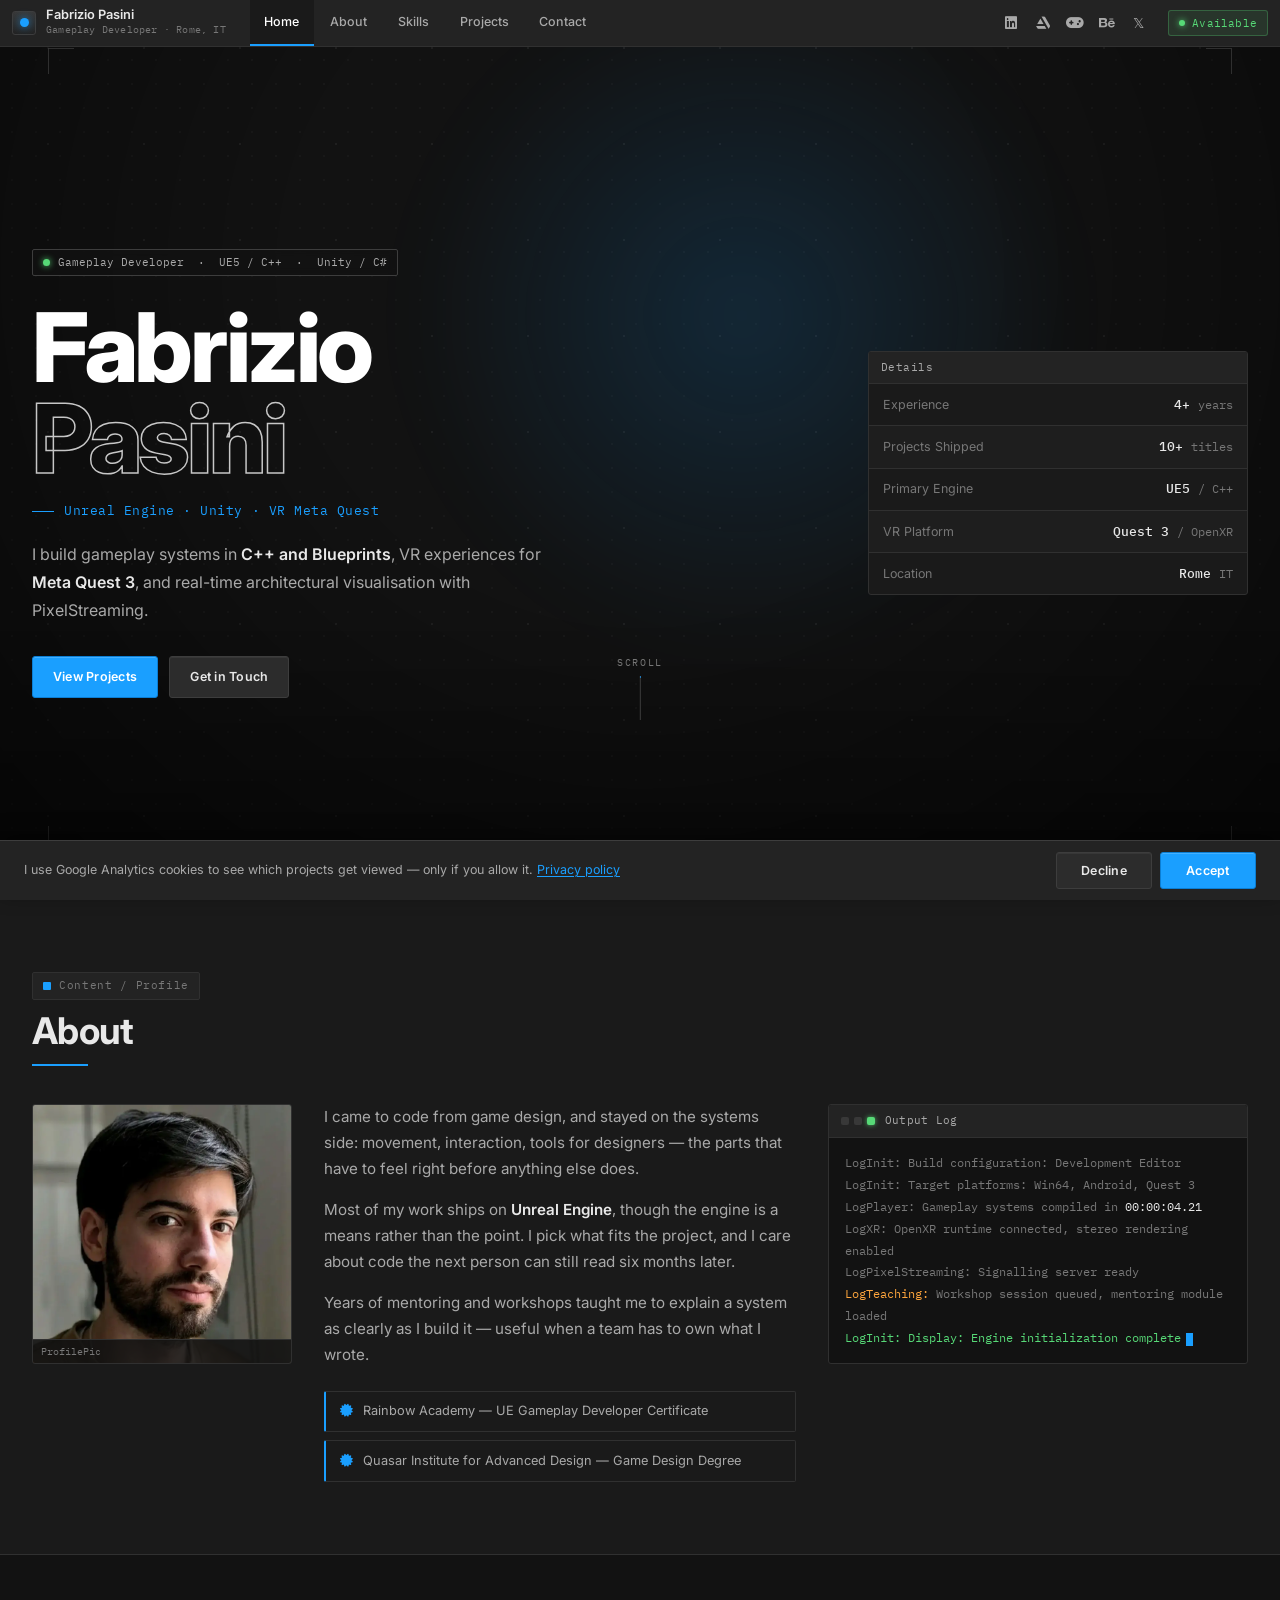
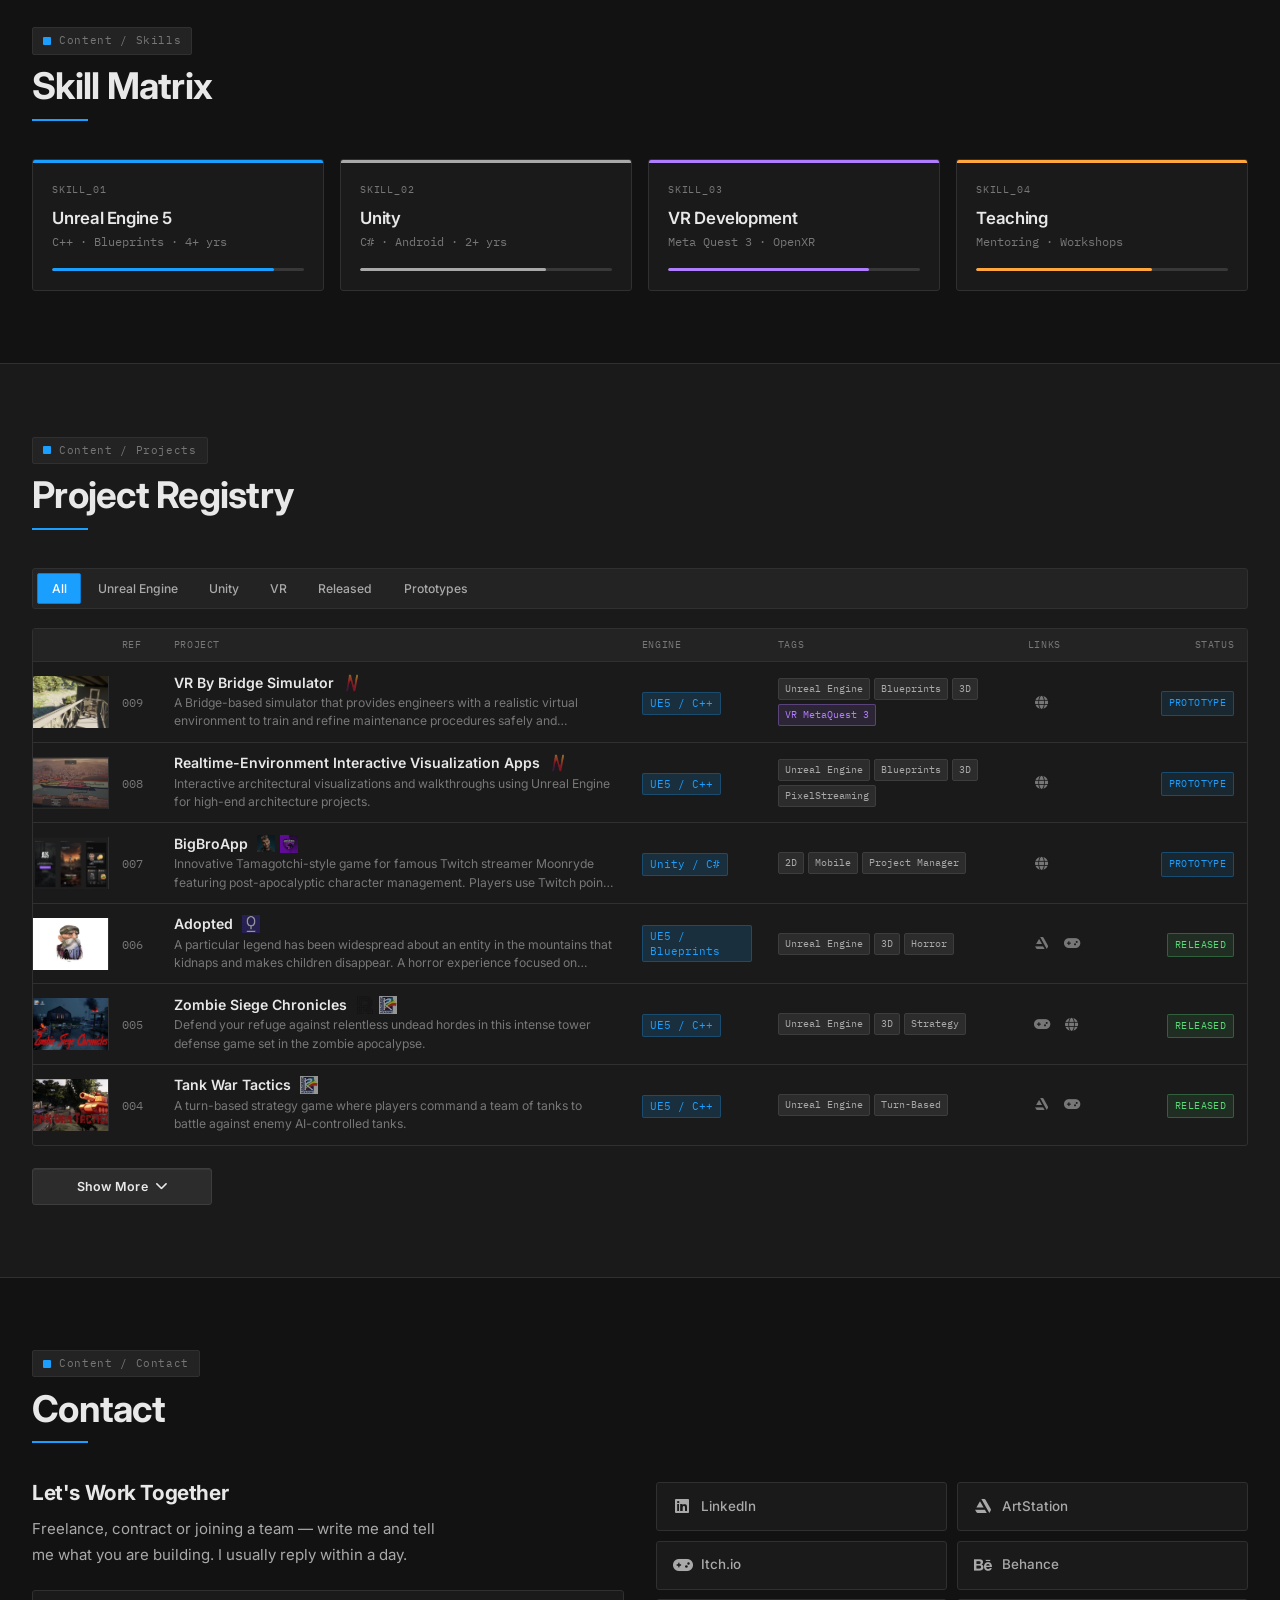
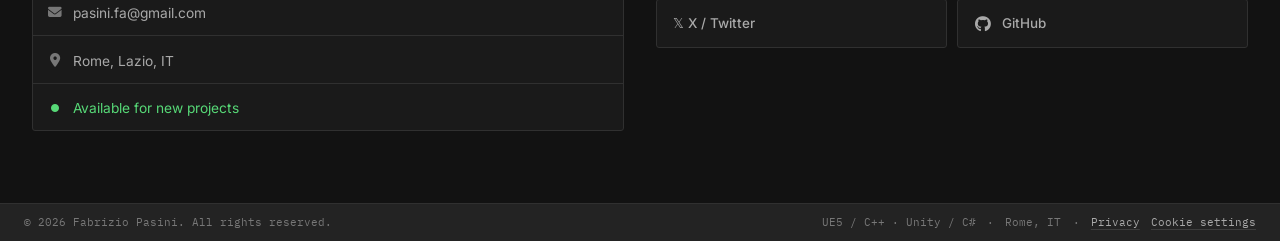
==== commit 3af12dbd: "Shorten meta title and description to fit search results Title 76 -> 58 chars (~543px, under Google'" ====
--- a/index.html
+++ b/index.html
@@ -5,8 +5,8 @@
     <meta name="viewport" content="width=device-width, initial-scale=1.0">
 
     <!-- ========== PRIMARY SEO ========== -->
-    <title>Fabrizio Pasini — Game Developer | Unreal Engine 5 & Unity Specialist | Rome</title>
-    <meta name="description" content="Fabrizio Pasini is a Rome-based Game Developer specialised in Unreal Engine 5 (C++ & Blueprints), Unity C#, VR for Meta Quest 3, and ArchViz with PixelStreaming. Available for freelance and full-time opportunities.">
+    <title>Fabrizio Pasini — Game Developer | Unreal Engine 5 &amp; Unity</title>
+    <meta name="description" content="Rome-based Game Developer: Unreal Engine 5 C++ &amp; Blueprints, Unity C#, Meta Quest 3 VR and ArchViz. Open to freelance and full-time roles.">
     <meta name="keywords" content="game developer, Unreal Engine 5, UE5, Unity, C++, C#, Blueprints, VR developer, Meta Quest 3, OpenXR, ArchViz, PixelStreaming, game design, portfolio, Fabrizio Pasini, Rome, Italy, Android developer, gameplay programmer">
     <meta name="author" content="Fabrizio Pasini">
     <meta name="robots" content="index, follow, max-snippet:-1, max-image-preview:large, max-video-preview:-1">
@@ -58,7 +58,7 @@
             "description": "Rome-based Gameplay Developer specialised in Unreal Engine 5 (C++ & Blueprints), Unity C#, VR for Meta Quest 3, ArchViz and PixelStreaming.",
             "url": "https://mrfabry.github.io/",
             "image": "https://mrfabry.github.io/Images/ProfilePic.webp",
-            "email": "[email removed]",
+            "email": "pasini.fa@gmail.com",
             "address": {
                 "@type": "PostalAddress",
                 "addressLocality": "Rome",
@@ -406,7 +406,7 @@
                     <address class="contact-details">
                         <div class="contact-item">
                             <i class="fas fa-envelope" aria-hidden="true"></i>
-                            <a href="mailto:[email removed]" rel="noopener">[email removed]</a>
+                            <a href="mailto:pasini.fa@gmail.com" rel="noopener">pasini.fa@gmail.com</a>
                         </div>
                         <div class="contact-item">
                             <i class="fas fa-map-marker-alt" aria-hidden="true"></i>
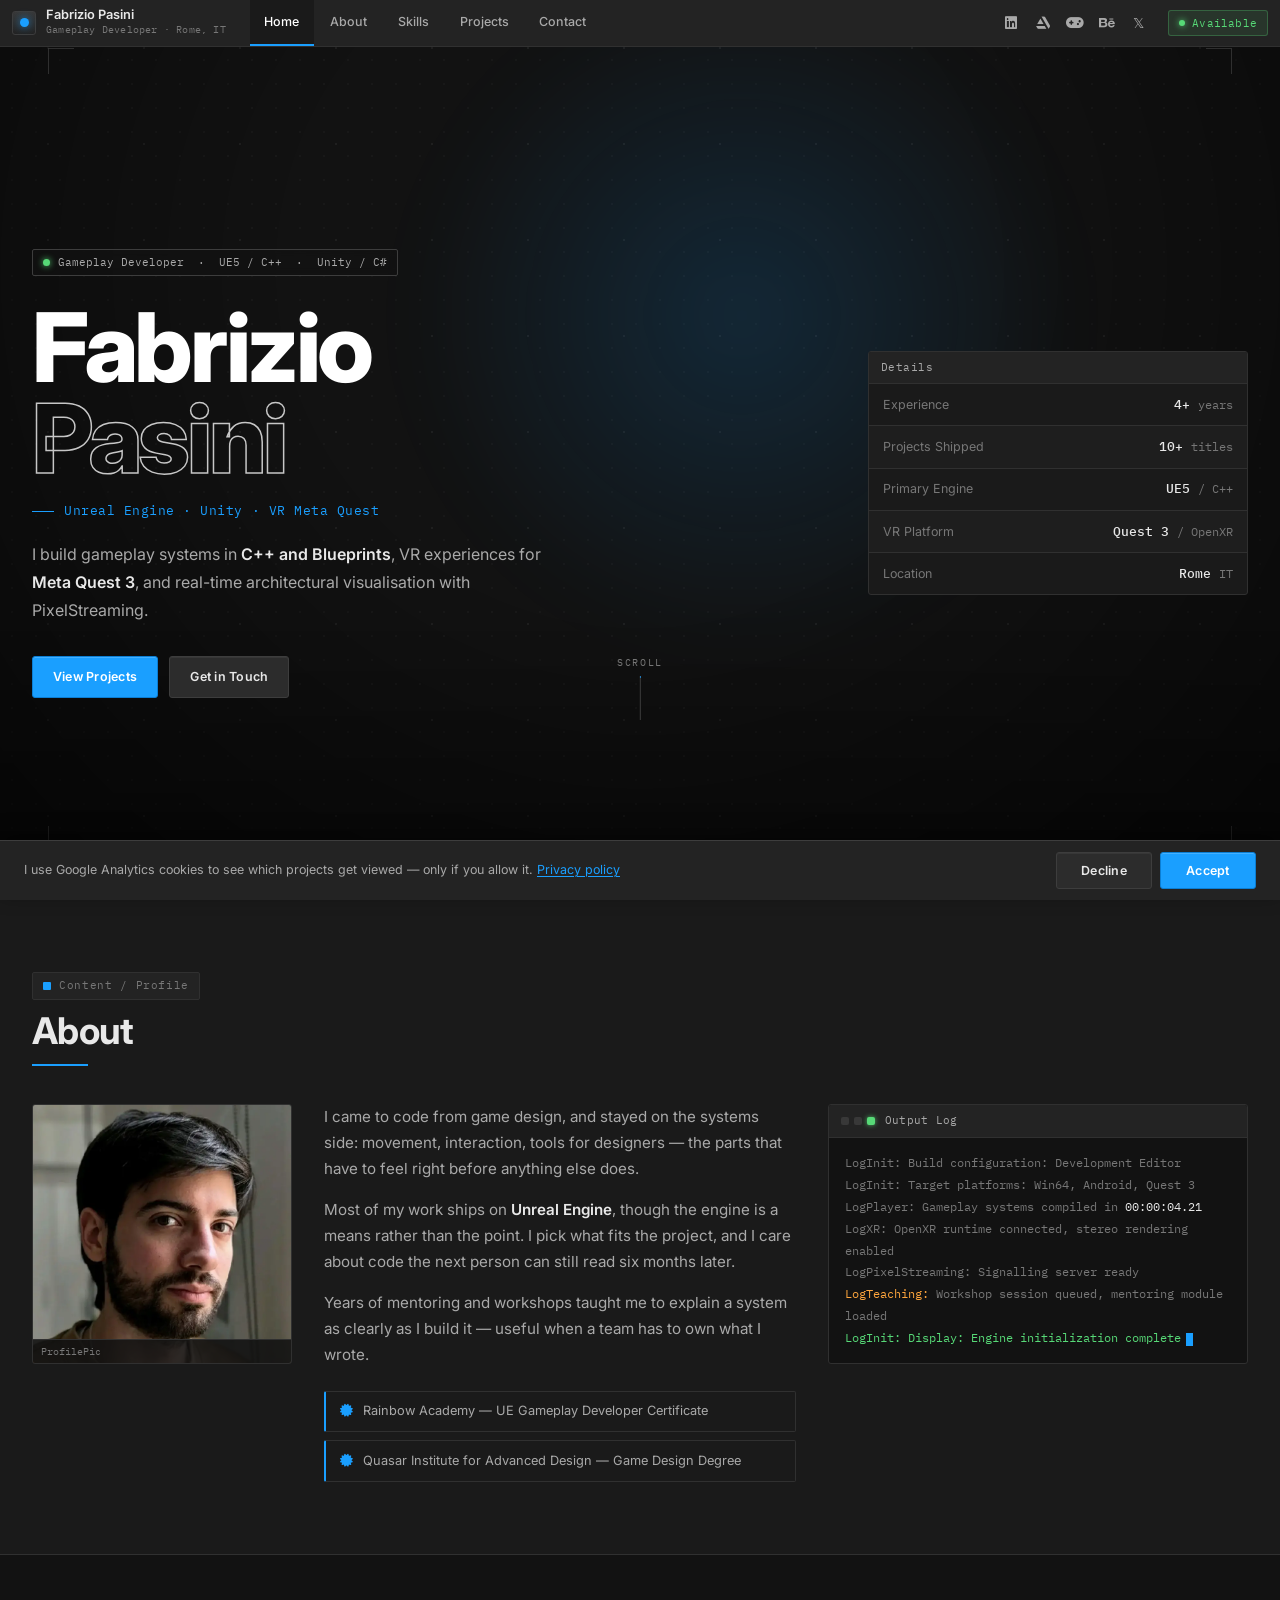
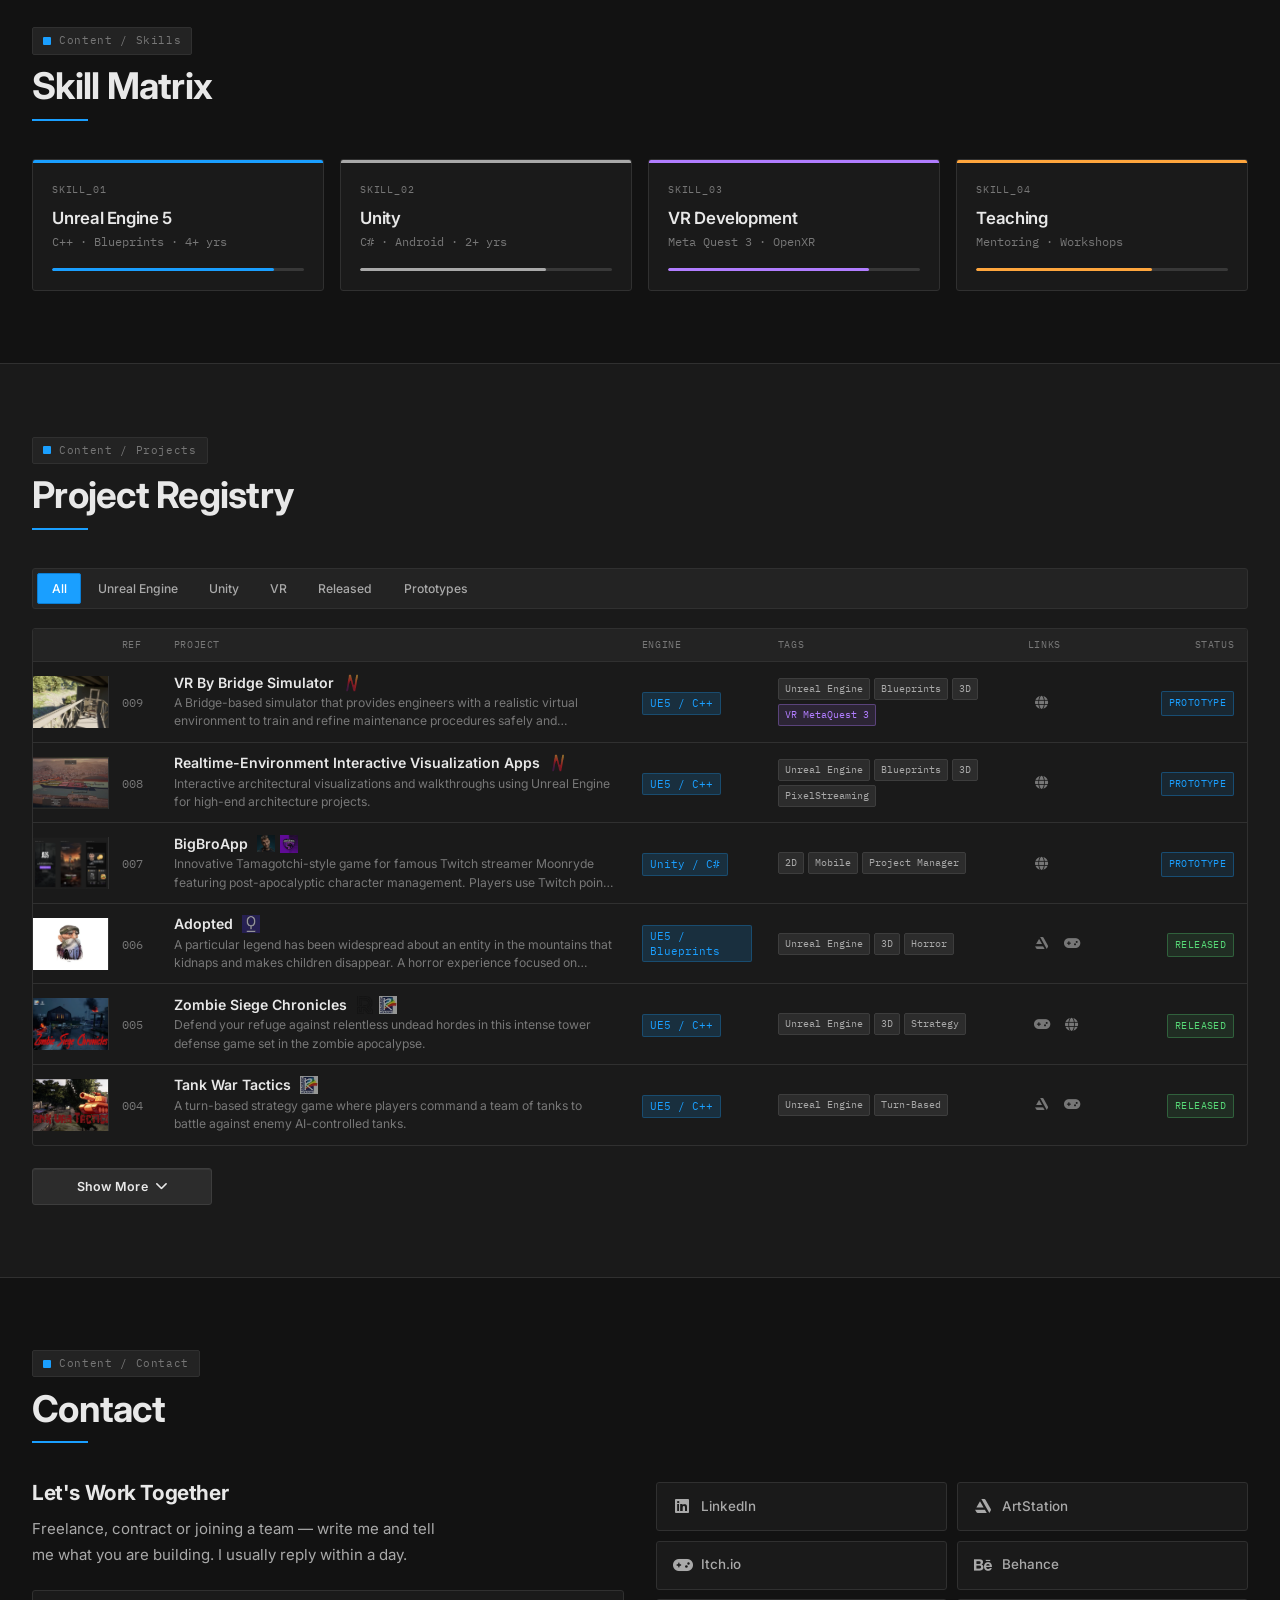
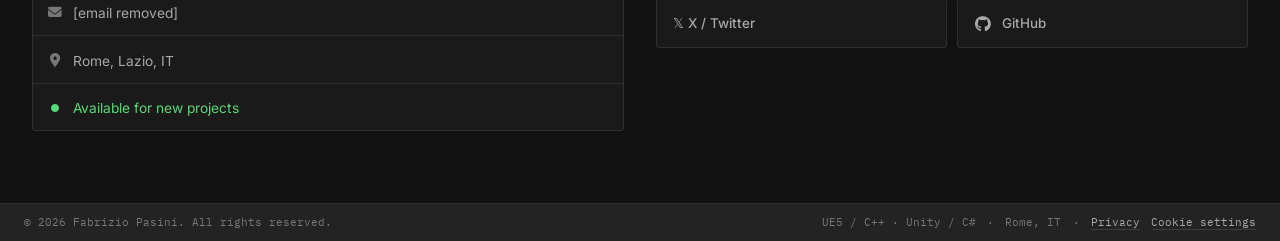
==== commit ab6ef121: "Shorten meta title and description to fit search results Title 76 -> 58 chars (~543px, under Google'" ====
--- a/index.html
+++ b/index.html
@@ -58,7 +58,7 @@
             "description": "Rome-based Gameplay Developer specialised in Unreal Engine 5 (C++ & Blueprints), Unity C#, VR for Meta Quest 3, ArchViz and PixelStreaming.",
             "url": "https://mrfabry.github.io/",
             "image": "https://mrfabry.github.io/Images/ProfilePic.webp",
-            "email": "pasini.fa@gmail.com",
+            "email": "[email removed]",
             "address": {
                 "@type": "PostalAddress",
                 "addressLocality": "Rome",
@@ -406,7 +406,7 @@
                     <address class="contact-details">
                         <div class="contact-item">
                             <i class="fas fa-envelope" aria-hidden="true"></i>
-                            <a href="mailto:pasini.fa@gmail.com" rel="noopener">pasini.fa@gmail.com</a>
+                            <a href="mailto:[email removed]" rel="noopener">[email removed]</a>
                         </div>
                         <div class="contact-item">
                             <i class="fas fa-map-marker-alt" aria-hidden="true"></i>
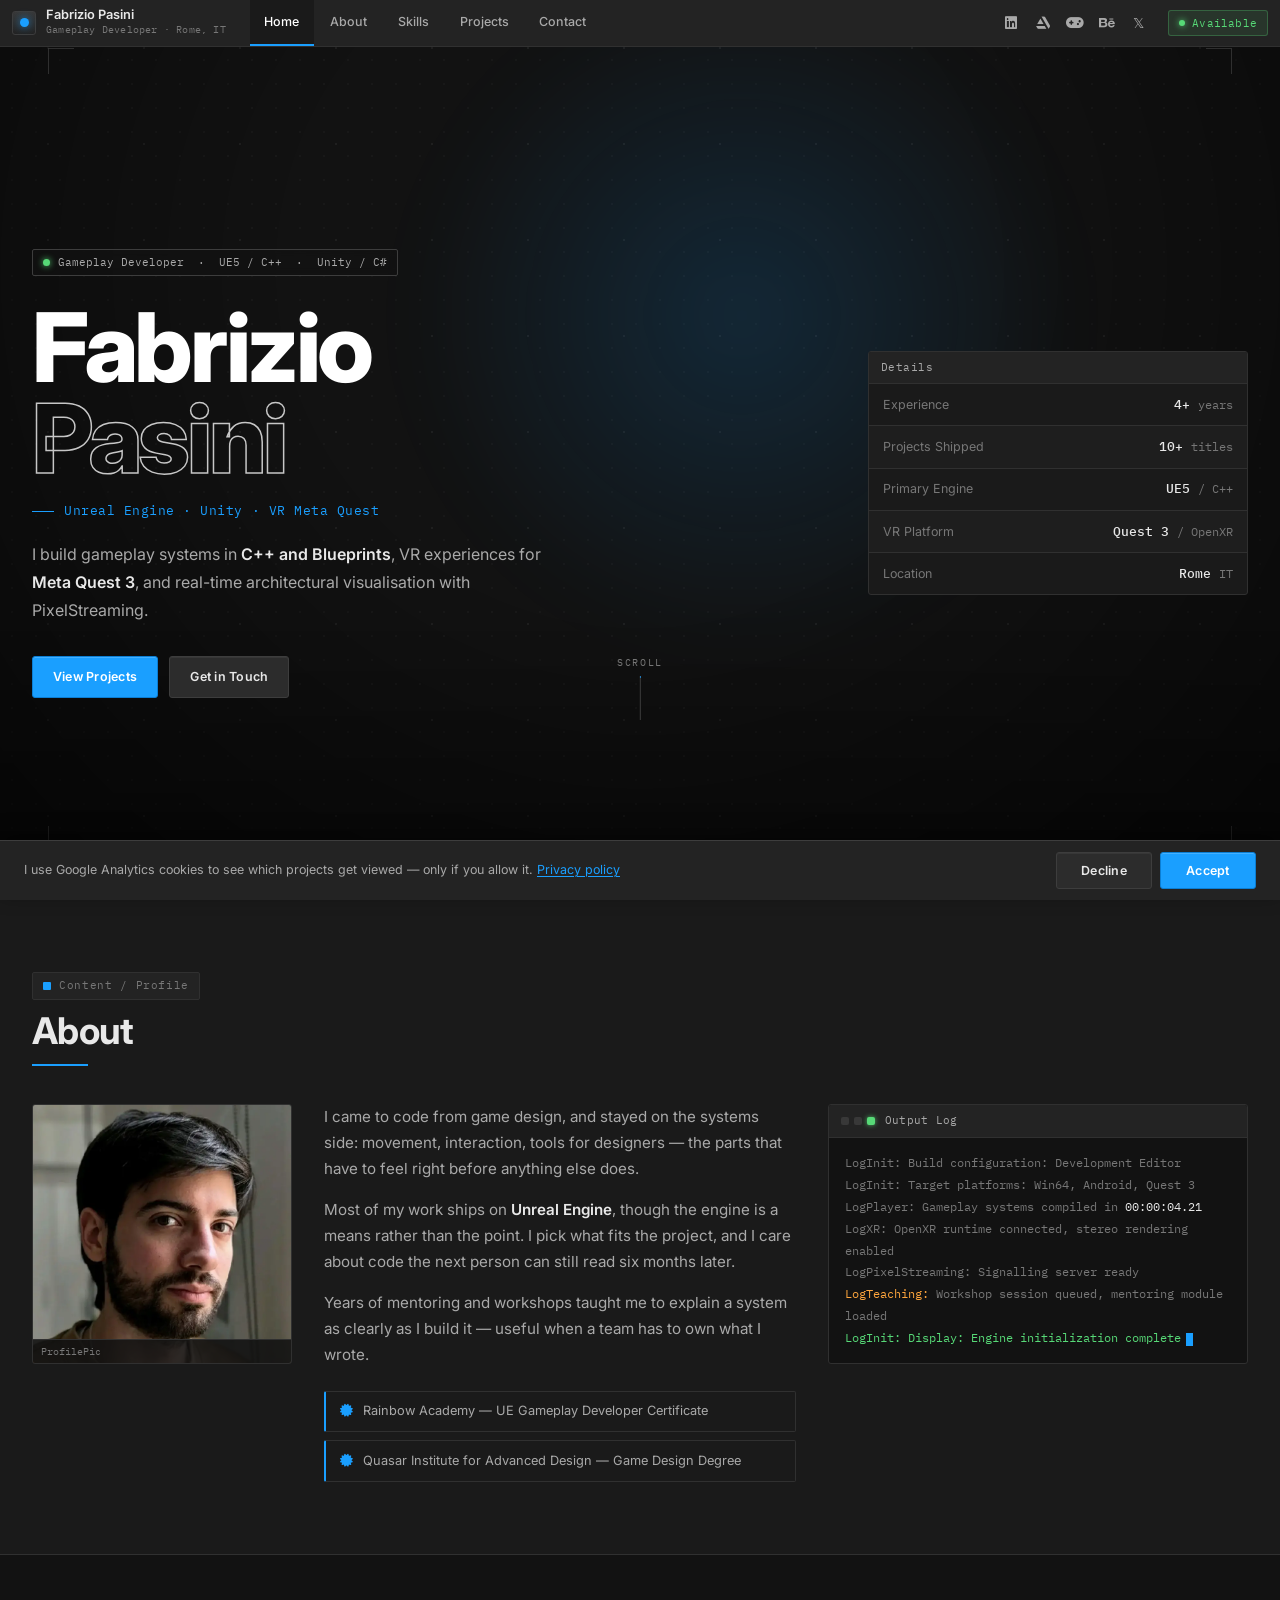
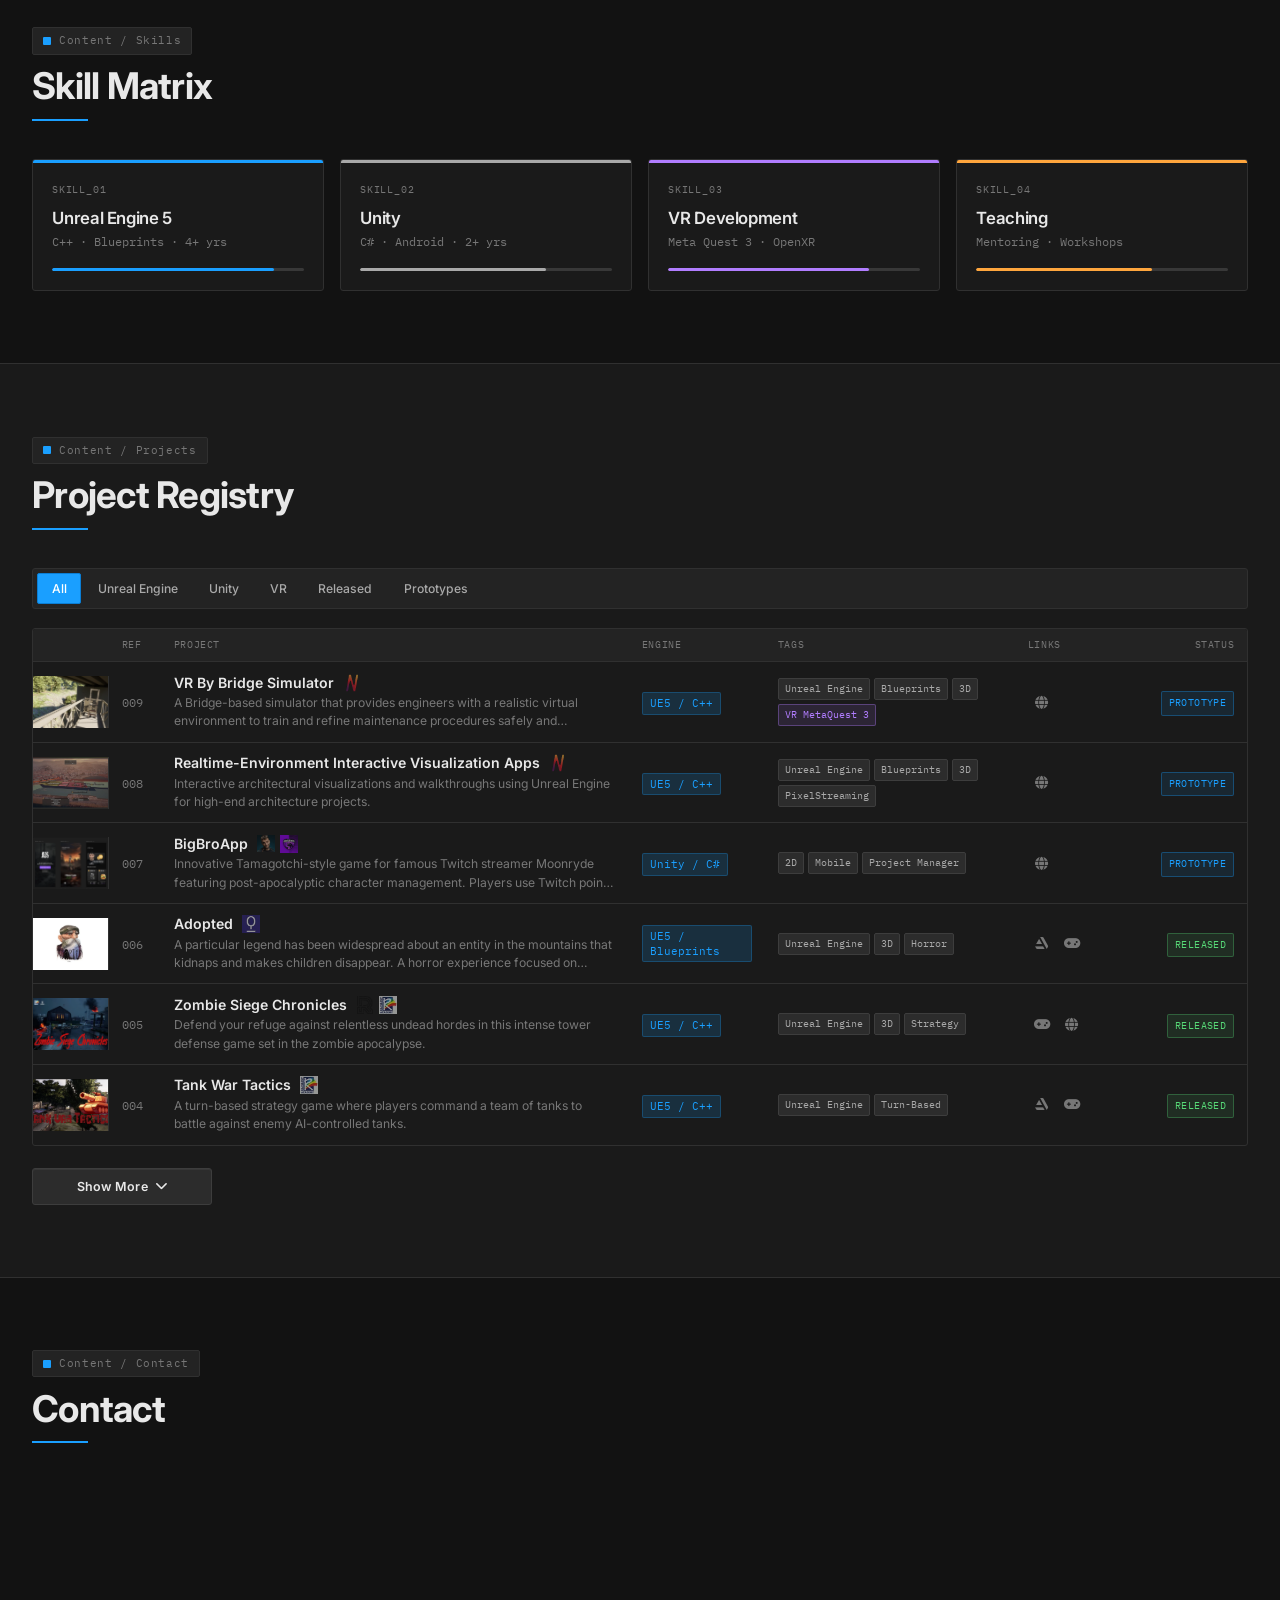
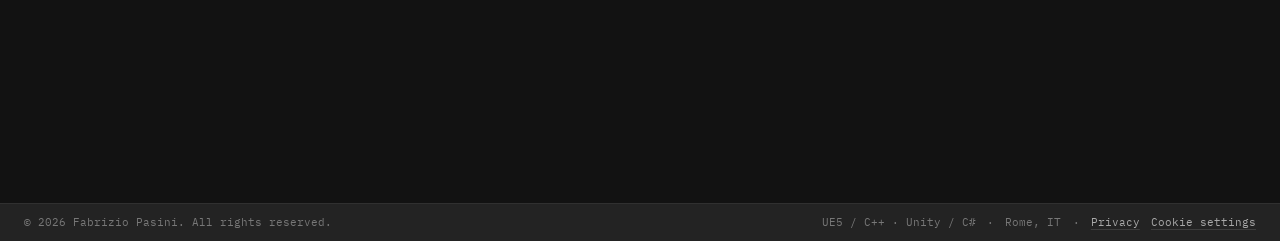
==== commit 4875aa7e: "Mobile menu slides out from under the top bar On phones the dropdown menu had z-index 999 inside the" ====
--- a/index.html
+++ b/index.html
@@ -58,7 +58,7 @@
             "description": "Rome-based Gameplay Developer specialised in Unreal Engine 5 (C++ & Blueprints), Unity C#, VR for Meta Quest 3, ArchViz and PixelStreaming.",
             "url": "https://mrfabry.github.io/",
             "image": "https://mrfabry.github.io/Images/ProfilePic.webp",
-            "email": "[email removed]",
+            "email": "pasini.fa@gmail.com",
             "address": {
                 "@type": "PostalAddress",
                 "addressLocality": "Rome",
@@ -113,7 +113,7 @@
     <link rel="icon" type="image/png" sizes="16x16" href="favicon-16x16.png">
     <link rel="apple-touch-icon" sizes="180x180" href="apple-touch-icon.png">
     <link rel="manifest" href="site.webmanifest">
-    <link rel="stylesheet" href="styles.css?v=8">
+    <link rel="stylesheet" href="styles.css?v=9">
     <link rel="stylesheet" href="https://cdnjs.cloudflare.com/ajax/libs/font-awesome/6.5.1/css/all.min.css" crossorigin="anonymous">
 
     <!-- ========== ANALYTICS (loaded only after cookie consent, see consent.js) ========== -->
@@ -406,7 +406,7 @@
                     <address class="contact-details">
                         <div class="contact-item">
                             <i class="fas fa-envelope" aria-hidden="true"></i>
-                            <a href="mailto:[email removed]" rel="noopener">[email removed]</a>
+                            <a href="mailto:pasini.fa@gmail.com" rel="noopener">pasini.fa@gmail.com</a>
                         </div>
                         <div class="contact-item">
                             <i class="fas fa-map-marker-alt" aria-hidden="true"></i>
--- a/styles.css
+++ b/styles.css
@@ -609,9 +609,16 @@
     background:var(--bg3);flex-direction:column;align-items:stretch;
     padding:.4rem 0;gap:0;border-bottom:1px solid var(--rule);
     transform:translateY(-110%);opacity:0;visibility:hidden;
-    transition:all var(--tb);margin-left:0;z-index:999;height:auto;
+    transition:all var(--tb);margin-left:0;z-index:0;height:auto;
   }
   .nav-menu.active{transform:translateY(0);opacity:1;visibility:visible}
+  /* the menu slides out from UNDER the top bar: the bar's background is a layer
+     above the menu, and the bar's controls sit above that */
+  .navbar:not(.navbar-simple)::before{
+    content:'';position:absolute;inset:0 0 -1px;z-index:1;pointer-events:none;
+    background:var(--bg3);border-bottom:1px solid var(--rule);
+  }
+  .nav-toggle,.nav-brand,.nav-actions{position:relative;z-index:2}
   .nav-link{width:100%;height:auto;padding:.85rem 1.2rem;border-bottom:1px solid var(--rule);border-left:2px solid transparent}
   .nav-link.active{border-bottom-color:var(--rule);border-left-color:var(--blue)}
 
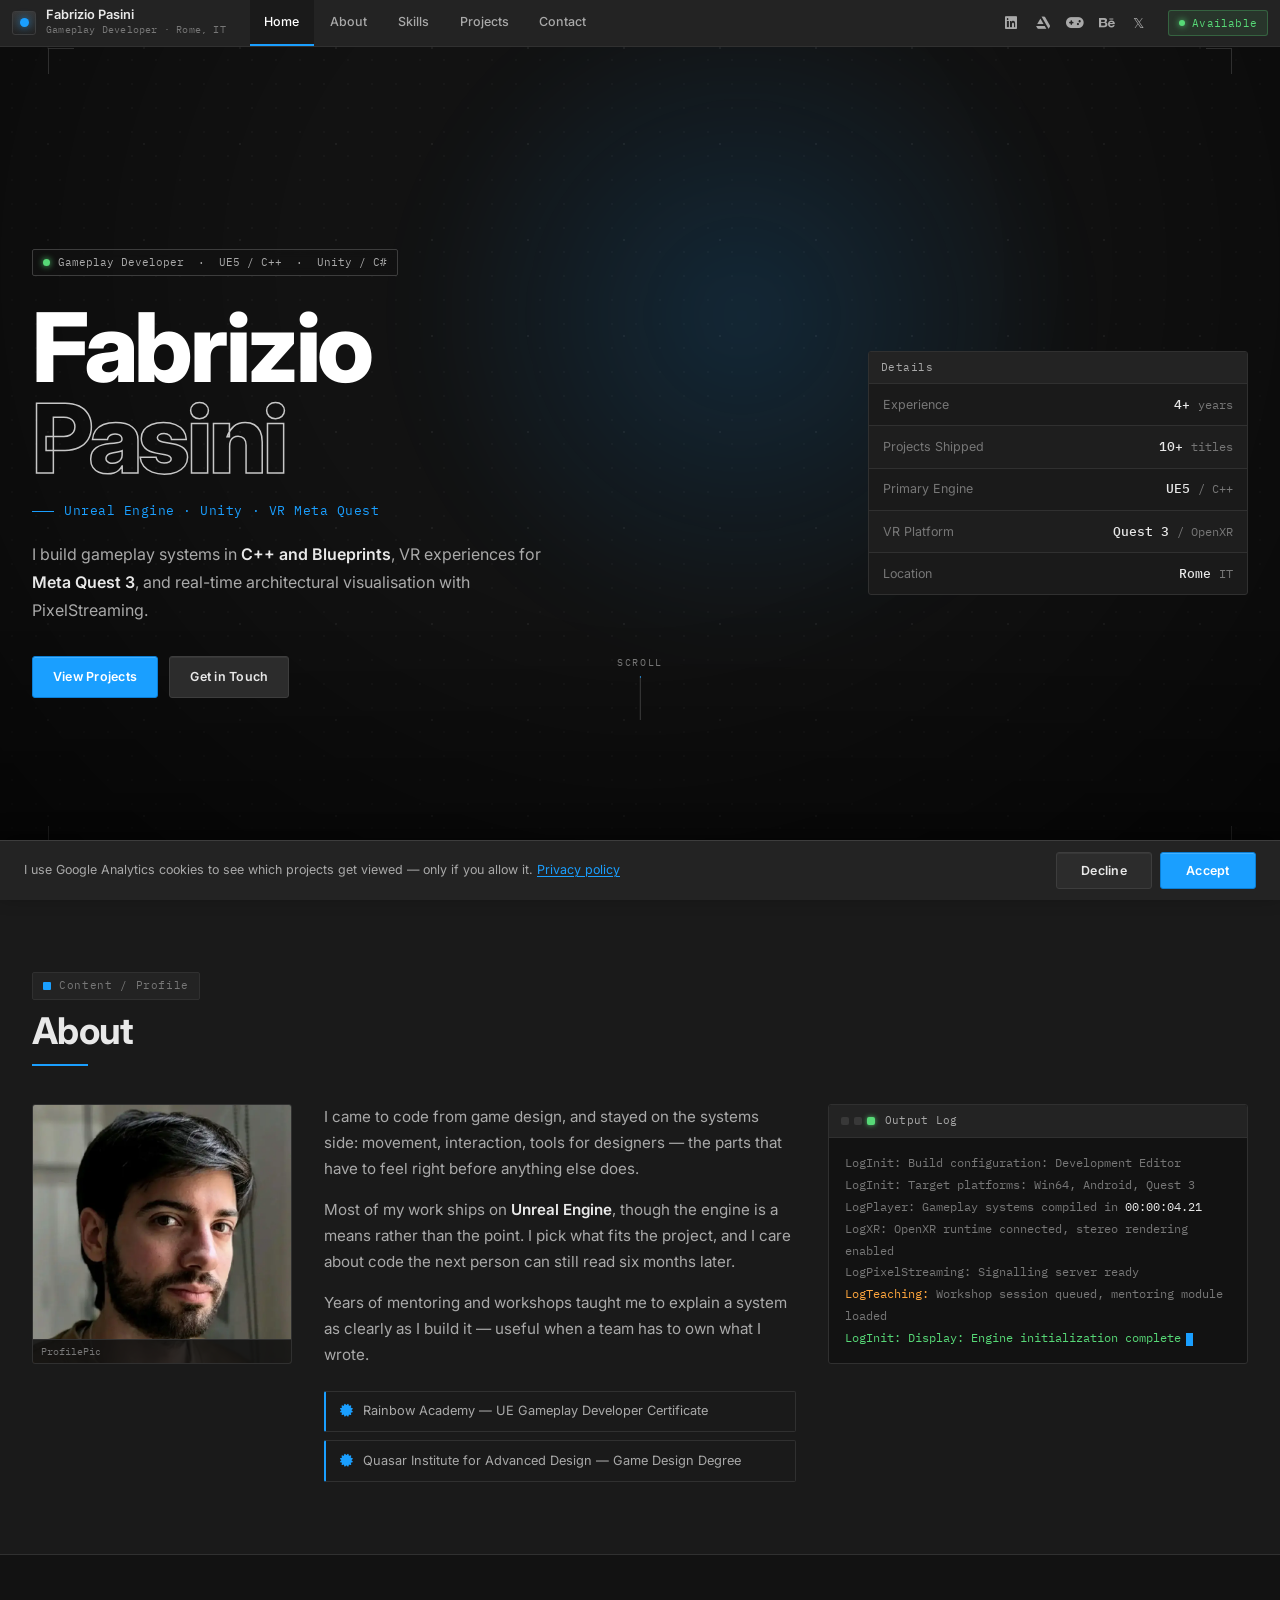
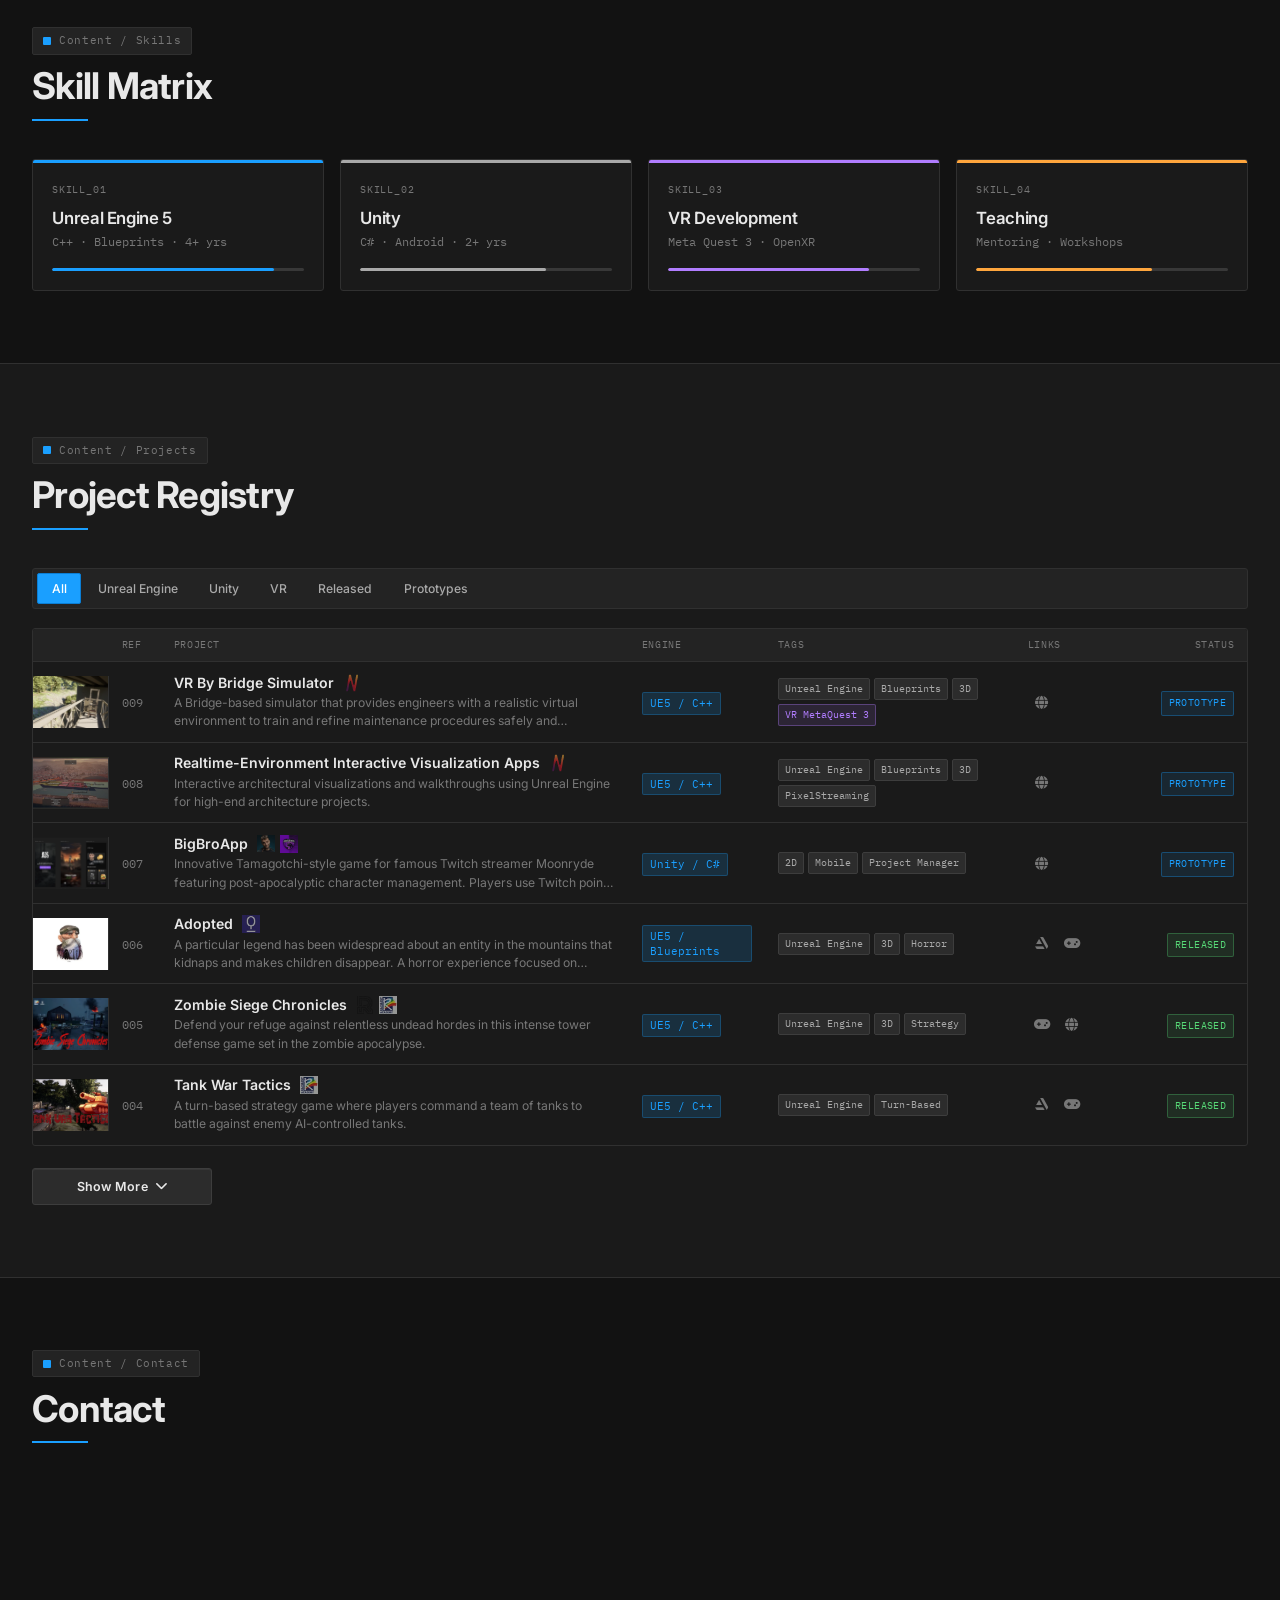
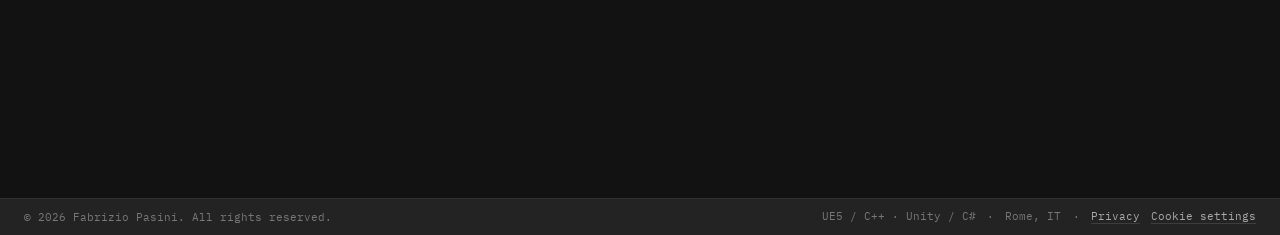
==== commit c71da33f: "Show email as an image and remove it from text Replace the mailto links on the contact section and p" ====
--- a/index.html
+++ b/index.html
@@ -10,14 +10,14 @@
     <meta name="keywords" content="game developer, Unreal Engine 5, UE5, Unity, C++, C#, Blueprints, VR developer, Meta Quest 3, OpenXR, ArchViz, PixelStreaming, game design, portfolio, Fabrizio Pasini, Rome, Italy, Android developer, gameplay programmer">
     <meta name="author" content="Fabrizio Pasini">
     <meta name="robots" content="index, follow, max-snippet:-1, max-image-preview:large, max-video-preview:-1">
-    <link rel="canonical" href="https://mrfabry.github.io/">
+    <link rel="canonical" href="https://fabriziopasini.me/">
 
     <!-- ========== OPEN GRAPH (Facebook / LinkedIn) ========== -->
     <meta property="og:type"        content="website">
-    <meta property="og:url"         content="https://mrfabry.github.io/">
+    <meta property="og:url"         content="https://fabriziopasini.me/">
     <meta property="og:title"       content="Fabrizio Pasini — Game Developer | UE5 & Unity Specialist">
     <meta property="og:description" content="Rome-based Gameplay Developer specialised in Unreal Engine 5 C++, Unity C#, VR for Meta Quest 3 and architectural visualisation. Open to new projects.">
-    <meta property="og:image"       content="https://mrfabry.github.io/Images/og-image.jpg">
+    <meta property="og:image"       content="https://fabriziopasini.me/Images/og-image.jpg">
     <meta property="og:image:type"   content="image/jpeg">
     <meta property="og:image:width"  content="1200">
     <meta property="og:image:height" content="630">
@@ -31,7 +31,7 @@
     <meta name="twitter:creator"     content="@MrFabryIT">
     <meta name="twitter:title"       content="Fabrizio Pasini — Game Developer | UE5 & Unity Specialist">
     <meta name="twitter:description" content="Rome-based Gameplay Developer specialised in Unreal Engine 5 C++, Unity C#, VR for Meta Quest 3 and architectural visualisation.">
-    <meta name="twitter:image"       content="https://mrfabry.github.io/Images/og-image.jpg">
+    <meta name="twitter:image"       content="https://fabriziopasini.me/Images/og-image.jpg">
     <meta name="twitter:image:alt"   content="Fabrizio Pasini — Gameplay Developer: Unreal Engine, Unity and VR for Meta Quest">
 
     <!-- ========== THEME / PWA ========== -->
@@ -44,21 +44,20 @@
         "@context": "https://schema.org",
         "@type": "ProfilePage",
         "name": "Fabrizio Pasini — Game Developer Portfolio",
-        "url": "https://mrfabry.github.io/",
-        "image": "https://mrfabry.github.io/Images/ProfilePic.webp",
+        "url": "https://fabriziopasini.me/",
+        "image": "https://fabriziopasini.me/Images/ProfilePic.webp",
         "dateModified": "2026-11-08",
         "description": "Professional portfolio of Fabrizio Pasini, a Game Developer specialised in Unreal Engine 5, Unity C#, VR for Meta Quest 3 and ArchViz with PixelStreaming.",
         "publisher": { "@type": "Person", "name": "Fabrizio Pasini" },
         "mainEntity": {
             "@type": "Person",
-            "@id": "https://mrfabry.github.io/#person",
+            "@id": "https://fabriziopasini.me/#person",
             "name": "Fabrizio Pasini",
             "alternateName": "MrFabry",
             "jobTitle": "Game Developer",
             "description": "Rome-based Gameplay Developer specialised in Unreal Engine 5 (C++ & Blueprints), Unity C#, VR for Meta Quest 3, ArchViz and PixelStreaming.",
-            "url": "https://mrfabry.github.io/",
-            "image": "https://mrfabry.github.io/Images/ProfilePic.webp",
-            "email": "pasini.fa@gmail.com",
+            "url": "https://fabriziopasini.me/",
+            "image": "https://fabriziopasini.me/Images/ProfilePic.webp",
             "address": {
                 "@type": "PostalAddress",
                 "addressLocality": "Rome",
@@ -113,7 +112,7 @@
     <link rel="icon" type="image/png" sizes="16x16" href="favicon-16x16.png">
     <link rel="apple-touch-icon" sizes="180x180" href="apple-touch-icon.png">
     <link rel="manifest" href="site.webmanifest">
-    <link rel="stylesheet" href="styles.css?v=9">
+    <link rel="stylesheet" href="styles.css?v=10">
     <link rel="stylesheet" href="https://cdnjs.cloudflare.com/ajax/libs/font-awesome/6.5.1/css/all.min.css" crossorigin="anonymous">
 
     <!-- ========== ANALYTICS (loaded only after cookie consent, see consent.js) ========== -->
@@ -406,7 +405,7 @@
                     <address class="contact-details">
                         <div class="contact-item">
                             <i class="fas fa-envelope" aria-hidden="true"></i>
-                            <a href="mailto:pasini.fa@gmail.com" rel="noopener">pasini.fa@gmail.com</a>
+                            <img src="Images/email.png" class="email-img" width="136" height="17" alt="Email address, shown as an image to deter spam bots">
                         </div>
                         <div class="contact-item">
                             <i class="fas fa-map-marker-alt" aria-hidden="true"></i>
--- a/styles.css
+++ b/styles.css
@@ -488,6 +488,7 @@
 .contact-item i{color:var(--ink3);width:16px;text-align:center;font-size:.85rem}
 .contact-item a,.contact-item span{color:var(--ink2)}
 .contact-item a:hover{color:var(--blue)}
+.email-img{height:1.21em;width:auto;vertical-align:-.24em}
 
 .social-links{display:grid;grid-template-columns:repeat(2,1fr);gap:.6rem}
 .social-btn{
